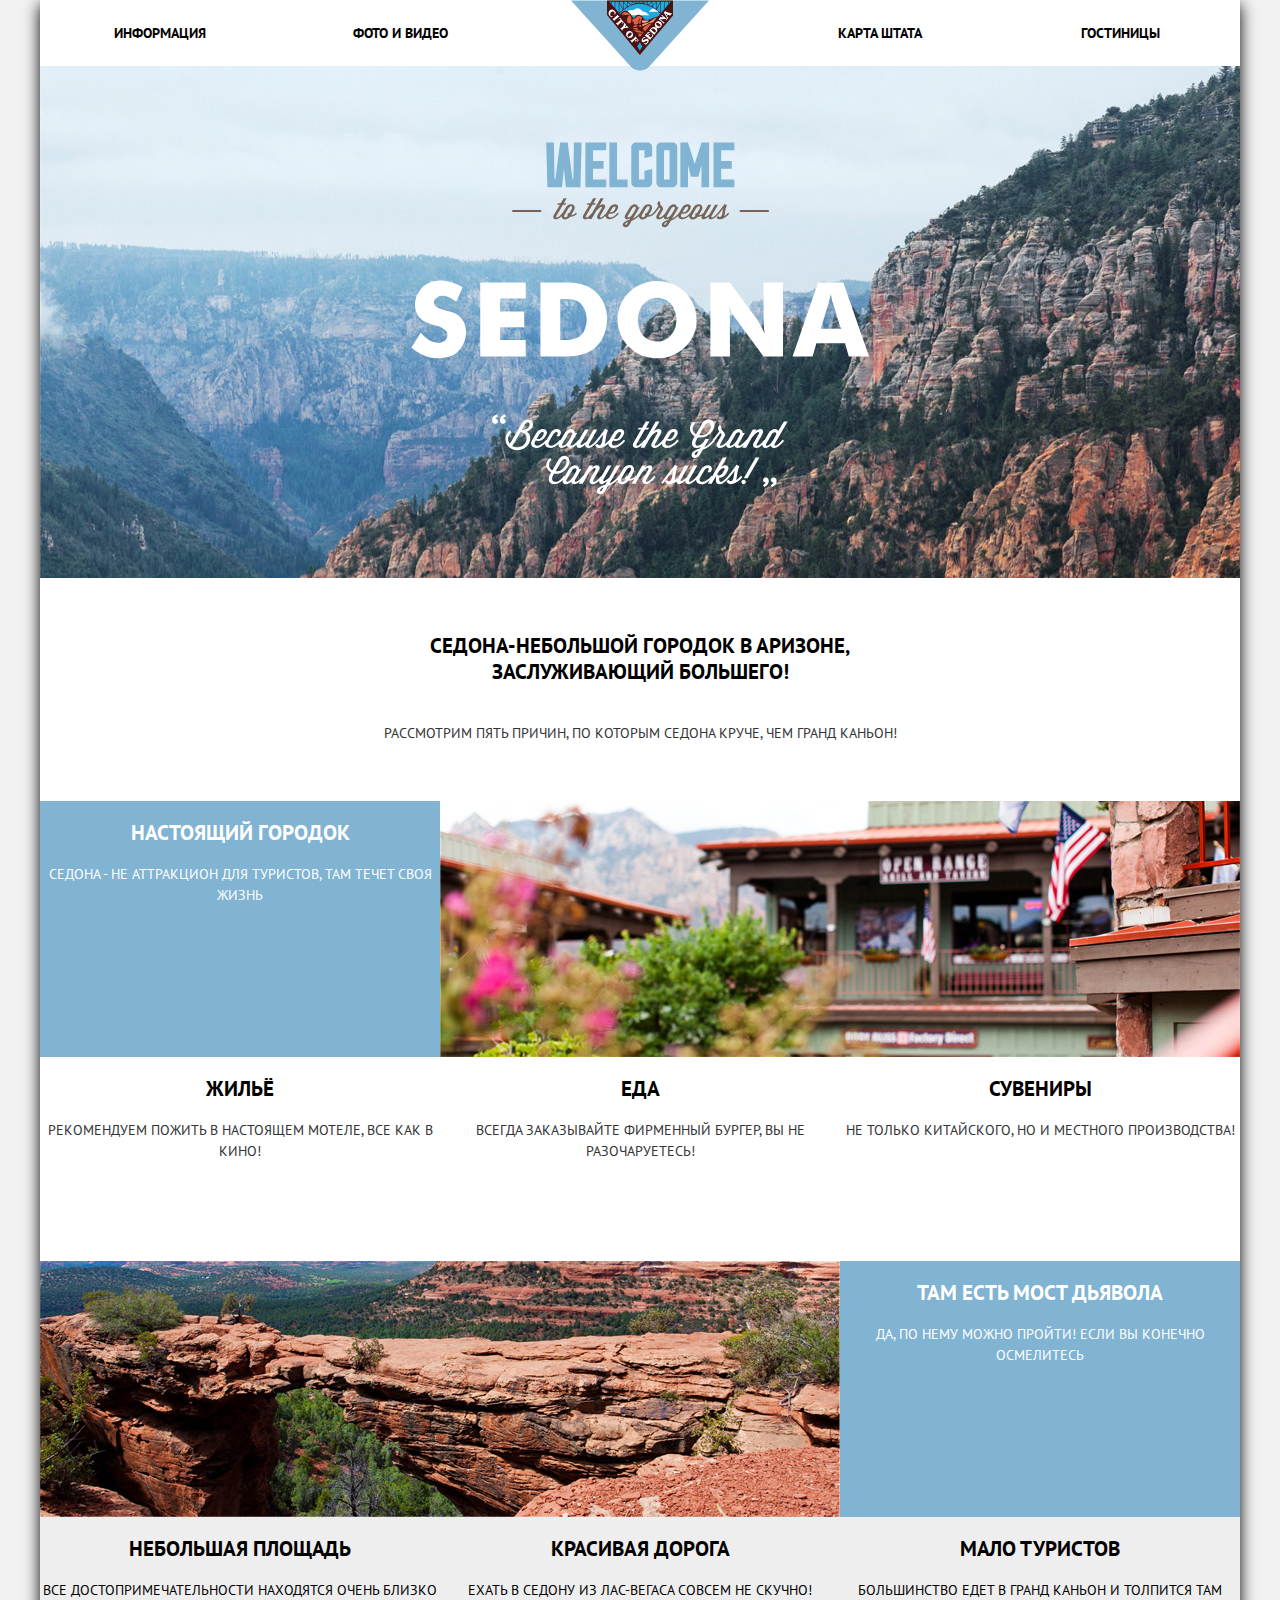
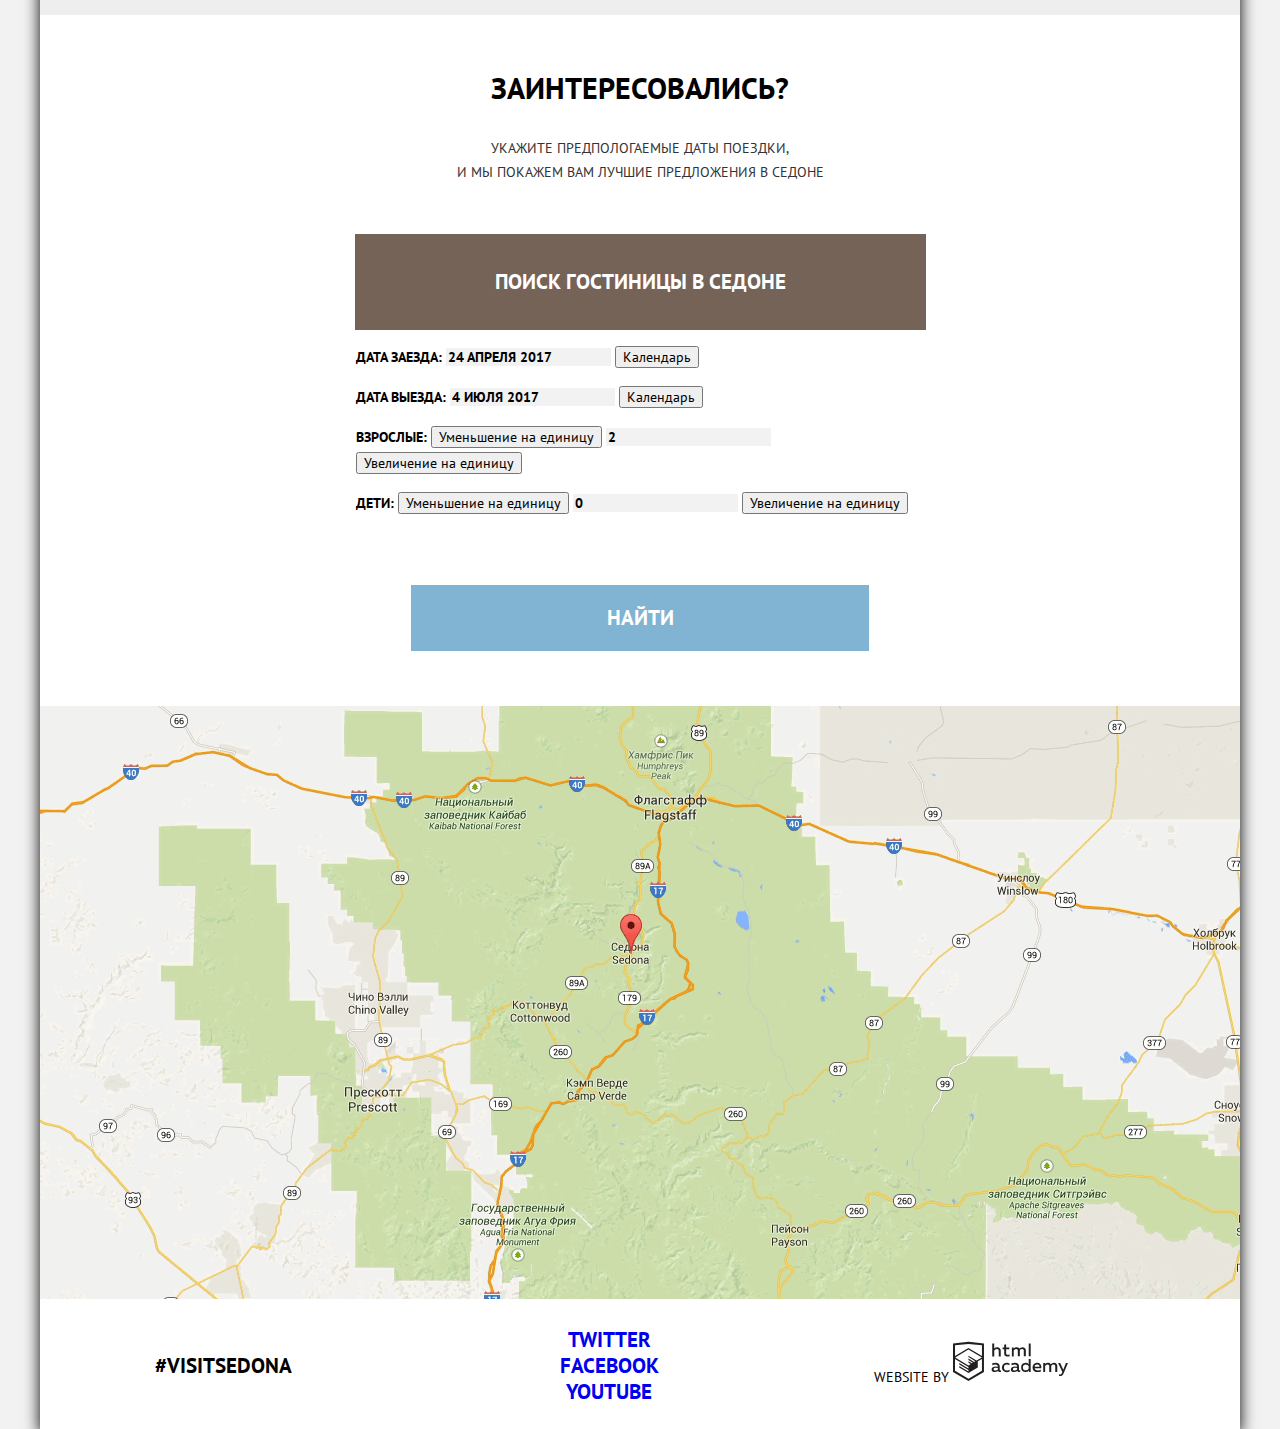
==== index.html @ 8befd8ff "Первичные сетки" ====
<!DOCTYPE html>
<html lang="ru">

<head>
  <meta charset="utf-8">
  <title>HTML Academy: Седона</title>
  <link href="https://fonts.googleapis.com/css?family=PT+Sans:400,700&amp;subset=cyrillic" rel="stylesheet">
  <link href="css/normalize.css" rel="stylesheet">
  <link href="css/style.css" rel="stylesheet">
</head>

<body class="body">
  <div class="wrapper">
    <header class="header-indexpage">
      <nav class="header-nav">
        <a class="header-indexpage-logo">
          <img src="img/logo-sedona.svg" width="138" height="71" alt="Логотип сайта города Седона">
        </a>
        <ul class="header-navigation-ul">
          <li class="header-navigation-li"><a href="#">Информация</a></li>
          <li class="header-navigation-li"><a href="#">Фото и видео</a></li>
          <li class="header-navigation-li-marginauto"><a href="#">Карта штата</a></li>
          <li class="header-navigation-li"><a href="hotels.html">Гостиницы</a></li>
        </ul>
      </nav>
    </header>

    <main class="main-indexpage">
      <h1 class="visually-hidden"> Подбор гостиниц города Седона</h1>
      <div class="main-sedonawelcome">
        <img class="main-sedonawelcome-svg" src="img/intro-welcome.svg" width="459" height="353" alt="Красивый вид с приветствующей надписью Седона">
      </div>
      <section class="main-reasons">
        <p class="main-reasons-p"><b>Седона-небольшой городок в Аризоне, заслуживающий большего!</b></p>
        <h2 class="main-reasons-h2">Рассмотрим пять причин, по которым Седона круче, чем Гранд Каньон!</h2>
        <ol class="main-reasons-ol">
          <li class="main-reasons-olitem-blue">
            <div class="main-reasons-blue-flexwrapper-1">
              <div class="main-reasons-blue-textwrapper-1">
                <h3>Настоящий городок</h3>
                <p>Седона - не аттракцион для туристов, там течет своя жизнь</p>
              </div>
              <img src="img/indexphotosedona.jpg" width="800" height="256" alt="Фотография города Седона">
            </div>
            <ul class="main-reasons-ul">
              <li class="main-reasons-li">
                <h3>Жильё</h3>
                <p>Рекомендуем пожить в настоящем мотеле, все как в кино!</p>
              </li>
              <li class="main-reasons-li">
                <h3>Еда</h3>
                <p> Всегда заказывайте фирменный бургер, Вы не разочаруетесь!</p>
              </li>
              <li class="main-reasons-li">
                <h3>Сувениры</h3>
                <p>Не только китайского, но и местного производства!</p>
              </li>
            </ul>
          </li>
          <li class="main-reasons-olitem-blue">
            <div class="main-reasons-blue-flexwrapper-2">
              <img src="img/indexphotobridge.jpg" width="800" height="256" alt="Фотография моста дьявола">
              <div class="main-reasons-blue-textwrapper-2">
                <h3>Там есть мост дьявола</h3>
                <p>Да, по нему можно пройти! Если Вы конечно осмелитесь</p>
              </div>
            </div>
          </li>
          <li class="main-li-gray">
            <h3>Небольшая площадь</h3>
            <p>Все достопримечательности находятся очень близко</p>
          </li>
          <li class="main-li-gray">
            <h3>Красивая дорога</h3>
            <p>Ехать в Седону из Лас-Вегаса совсем не скучно!</p>
          </li>
          <li class="main-li-gray">
            <h3>Мало туристов</h3>
            <p>Большинство едет в Гранд Каньон и толпится там</p>
          </li>
        </ol>
      </section>
      <section class="main-hotelsearch">
        <h2 class="visually-hidden">Подбор гостиниц на сайте</h2>
        <p class="main-hotelsearch-p1"><b>Заинтересовались?</b></p>
        <p class="main-hotelsearch-p2">
          Укажите предпологаемые даты поездки,<br>
          и мы покажем Вам лучшие предложения в Седоне
        </p>
        <div class="main-button-wrapper">
          <button class="main-button" type="button">Поиск гостиницы в Седоне</button>
        </div>
        <form class="main-hotelsearch-form" action="http://tosomewhere" method="post">
          <p>
            <label>Дата заезда:
              <input type="text" name="datearrival" value="" placeholder="24 апреля 2017">
            </label>
            <button class="main-hotelsearch-form-button-calendar" type="button">Календарь</button>
          </p>
          <p>
            <label>Дата выезда:
              <input type="text" name="datedeparture" value="" placeholder="4 июля 2017">
            </label>
            <button class="main-hotelsearch-form-button-calendar" type="button">Календарь</button>
          </p>
          <p>
            <label for="adultsnumber">Взрослые:</label>
            <button type="button">Уменьшение на единицу</button>
            <input id="adultsnumber" type="text" name="adultsnumber" value="" placeholder="2">
            <button type="button">Увеличение на единицу</button>
          </p>
          <p>
            <label for="kidsnumber">Дети:</label>
            <button type="button">Уменьшение на единицу</button>
            <input id="kidsnumber" type="text" name="kidsnumber" value="" placeholder="0">
            <button type="button">Увеличение на единицу</button>
          </p>
          <div class="main-submitbutton-wrapper">
            <button class="main-submitbutton" type="submit">Найти</button>
          </div>
        </form>
      </section>
      <div class="main-hotelsearch-mappic">
        <img src="img/map.png" width="1200" height="593" alt="Гугл карта с гостиницами">
      </div>
    </main>

    <footer class="footer-indexpage">
      <p class="footer-indexpage-p">#visitsedona</p>
      <div class="footer-social">
        <ul class="footer-social-ul">
          <li><a href="#">Twitter</a></li>
          <li><a href="#">Facebook</a></li>
          <li><a href="#">YouTube</a></li>
        </ul>
      </div>
      <p class="footer-copyright">Website by
        <a class="footer-copyright-logo" href="https://htmlacademy.ru/intensive/htmlcss">
          <img src="img/logo-htmlacademy.svg" width="115" height="41">
        </a>
      </p>
    </footer>
  </div>
</body>

</html>
---- css/style.css ----
body {
    margin: 0;
    font-family: "PT Sans", Arial, sans-serif;
    color: #000000;
    background-color: #f2f2f2;
    text-transform: uppercase;
}
.wrapper {
    width: 1200px;
    margin: 0 auto;
    background-color: #ffffff;
    box-shadow: 0px 5px 15px 0 ;
}
a {
    text-decoration: none;
}
.header-navigation-ul{
    list-style: none;
}
.header-navigation-ul a {
    font-size: 14px;
    line-height: 26px;
    font-weight: bold;
    color: #000000;
}
.header-navigation-ul a:hover, 
.header-navigation-ul a:focus {
    color: #81b3d2;
}
.header-navigation-ul a:active{
    color: rgba(0, 0, 0, 0.302);
}
.visually-hidden { 
    position: absolute;
    width: 1px;
    height: 1px;
    margin: -1px;
    border: 0;
    padding: 0;
    clip: rect(0 0 0 0);
    overflow: hidden;
}


/* main index.html */


.main-sedonawelcome {
    background-color: #81b3d2;
    background-image: url("../img/backgroundphoto.jpg");
    background-position: top center;
    background-repeat: no-repeat;
}  
.main-reasons p {
    font-size: 21px;
    line-height: 26px;
    font-weight: bold;
    text-align: center;
}
.main-reasons h2 {
    font-size: 14px;
    line-height: 26px;
    font-weight: normal;
    text-align: center;
    color: #333333
}
.main-reasons-ol h3 {
    font-size: 21px;
    line-height: 21px;
    font-weight: bold;
    text-align: center;
}
.main-reasons-ol p {
    font-size: 14px;
    line-height: 21px;
    font-weight: normal;
    text-align: center
   }
.main-reasons-olitem-blue {
    color: #ffffff;
    background-color: #81b3d2;
}
.main-reasons-ul {
    list-style: none;
    color: #000000;
    background-color: #ffffff;
}
.main-reasons-ul p {
    color: #333333;
}
.main-ol-sectiongray p {
    color: #333333;
}
.main-hotelsearch-p1 {
    font-size: 30px;
    line-height: 36px;
    font-weight: bold;
    text-align: center
}
.main-hotelsearch-p2 {
    font-size: 14px;
    line-height: 24px;
    font-weight: normal;
    text-align: center;
    color: #333333;
}
.main-button {
    font-size: 21px;
    line-height: 26px;
    font-weight: bold;
    text-align: center;
    color: #ffffff;
    background-color: #766357;
    border: none;
    padding: 35px 140px;
    text-transform: uppercase;
}
.main-button:hover,
.main-button:focus {
    background-color: #604e43;
}
.main-button:active {
    color: rgba(255, 255, 255, 0.302);
    background-color: #503e33;
}
.main-hotelsearch-form p {
    font-size: 14px;
    line-height: 26px;
    font-weight: bold;
}
.main-hotelsearch-form input {  
    background-color:#f2f2f2;
    border: none;
}
.main-hotelsearch-form input:hover {
    background-color: #ebebeb;
}
.main-hotelsearch-form input:focus{
    background-color: #ffffff;
    border: 2px solid #e5e5e5;
}
.main-hotelsearch-form input::-webkit-input-placeholder {
    font-size: 14px;
    line-height: 26px;
    font-weight: bold;
    color: #000000;
    text-transform: uppercase;
}
.main-hotelsearch-form input::-moz-placeholder {
    font-size: 14px;
    line-height: 26px;
    font-weight: bold;
    color: #000000;
    text-transform: uppercase;
}
.main-hotelsearch-form input:-ms-input-placeholder {
    font-size: 14px;
    line-height: 26px;
    font-weight: bold;
    color: #000000;
    text-transform: uppercase;
}
.main-hotelsearch-form input:-moz-placeholder {
    font-size: 14px;
    line-height: 26px;
    font-weight: bold;
    color: #000000;
    text-transform: uppercase;
}
.main-submitbutton {
    font-size: 21px;
    line-height: 26px;
    font-weight: bold;
    text-align: center;
    color: #ffffff;
    background-color: #81b3d2;
    border: none;
    text-transform: uppercase;
    width: 458px;
    padding: 20px 0;
    
}
.main-submitbutton:hover,
.main-submitbutton:focus {
    background-color: #669ec0;
}
.main-submitbutton:active {
    color: rgba(255, 255, 255, 0.302);
    background-color: #5496bd;
}


/* main hotels.html */


.main-filterform fieldset {
    border: none;
}
.main-filterform {
    font-size: 16px;
    line-height: 21px;
    font-weight: bold;
    color: #ffffff;
    background-color: #81b3d2;
    background-image: url("../img/filterbackground.png");
    background-repeat: no-repeat;
}
.main-filterform ul{
    list-style: none;
}
.main-filterform-button {
    font-size: 16px;
    line-height: 21px;
    font-weight: bold;
    color: #ffffff;
    background-color: transparent;
    border: none;
    outline: 2px solid #ffffff
}
.main-filterform-button:hover,
.main-filterform-button:focus {
    color: #000000;
    background-color: #ffffff;
}
.main-hotels-p1 {
    font-size: 21px;
    line-height: 26px;
    font-weight: bold;
}
.main-hotels-p2 {
    font-size: 12px;
    line-height: 18px;
    font-weight: normal;
}
.main-hotels-ul {
    list-style: none;
}
.main-hotels-li-selected {
    font-size: 12px;
    line-height: 18px;
    font-weight: normal;
    color: #81b3d2;
    text-align: center;
}
.main-hotels-li {
    font-size: 12px;
    line-height: 18px;
    font-weight: normal;
    color: rgba(0, 0, 0, 0.302);
    text-align: center;
    text-decoration: underline dotted;
    text-decoration-color: #81b3d2;
}
.main-hotels-li:hover,
.main-hotels-li:focus {
    color: #81b3d2;
}
.main-hotels-li:active {
    color: #000000;
    text-decoration: none;
}
.main-hotelscatalog-ul {
    list-style: none;
}
.main-hotelscatalog-li h3 {
    font-size: 21px;
    line-height: 26px;
    font-weight: bold;
    color: #000000;
}
.main-hotelscatalog-li p {
    font-size: 14px;
    line-height: 21px;
    font-weight: normal;
    color: #333333;
}
.main-hotelscatalog-li h3:hover,
.main-hotelscatalog-li h3:focus {
    color: #81b3d2;
}
.main-hotelscatalog-li h3:active {
    color: rgba(0, 0, 0, 0.3);
}
.main-hoteldescription-button{
    font-size: 14px;
    line-height: 21px;
    font-weight: bold;
    color: #ffffff;
    background-color: #81b3d2;
}
.main-hotelreserve-button{
    font-size: 14px;
    line-height: 21px;
    font-weight: bold;
    color: #ffffff;
    background-color: #766357;
}
.main-hotelscatalog-lirate{
    color: #666666;
    background-color: #f2f2f2;
    font-size: 14px;
    line-height: 21px;
}
.main-hoteldescription-button:hover,
.main-hoteldescription-button:focus {
    background-color: #669ec0;
}
.main-hoteldescription-button:active {
    color: rgba(255, 255, 255, 0.302);
    background-color: #5496bd;
}
.main-hotelreserve-button:hover,
.main-hotelreserve-button:focus {
   background-color: #604348;
}
.main-hotelreserve-button:active {
    color: rgba(255, 255, 255, 0.3);
    background-color: #503e33;
}


/* footer  */


.footer-indexpage {
    font-size: 21px;
    line-height: 26px;
    font-weight: bold;
}
.footer-social{
    text-align: center;
}
.footer-social-ul {
    list-style: none;
}
.footer-copyright {
    font-size: 14px;
    line-height: 26px;
    font-weight: normal;
}


/* сетки */


.header-navigation-ul {
    display: flex;
    flex-wrap: wrap;
    margin: 0;
    padding: 0;
    list-style: none;
    text-align: center;
    padding-top:20px;
    padding-bottom: 20px;
}
.header-navigation-li {
    width: 240px;
}
.header-navigation-li-marginauto {
    width: 240px;
    margin-left: auto;
}
.header-indexpage-logo{
    width:138px;
    height: 71px;
    position: absolute;
    left: 50%;
    margin-left: -69px;
}
.main-sedonawelcome {
   margin-bottom: 55px;
   text-align: center;
}
.main-sedonawelcome-svg {
    width: 459px;
    height: 353px;
    padding-top: 76px;
    padding-bottom: 80px;
}
.main-reasons-p {
    margin-bottom: 35px;
    padding: 0 380px;
}
.main-reasons-h2 {
    margin-bottom: 55px;
    
}
.main-reasons-ol{
    margin: 0;
    padding: 0;
    list-style: none;
}
.main-reasons-blue-flexwrapper-1 {
    display:flex;
    flex-wrap: wrap;
}
.main-reasons-blue-textwrapper-1{
    width: 400px;
}
.main-reasons-ul {
    margin: 0;
    padding: 0;
    list-style: none;
    display: flex;
}
.main-reasons-li{
    width: 400px;
    padding-bottom: 85px;
}
.main-reasons-blue-flexwrapper-2 {
    display:flex;
    flex-wrap: wrap;
}
.main-reasons-blue-textwrapper-2{
    width: 400px;
}
.main-li-gray {
    background-color: #eeeeee;
    width: 400px;
    margin-bottom: 55px;
    float: left;
}
.main-hotelsearch-p2 {
    margin-bottom: 50px;
}
.main-button-wrapper {
    text-align: center;
   }
.main-hotelsearch-form {
    width: 568px;
    padding: 0 316px;
}
.main-submitbutton-wrapper{
    text-align: center;
    padding: 55px;
}
.footer-indexpage{
    display:flex;
    align-items: center;
}
.footer-indexpage-p {
    width: 400px;
    text-align: center;
    padding:  50px 0;
    margin: 0;
}
.footer-social  {
    width: 400px;
}
.footer-copyright  {
    width: 400px;
    padding-left: 102px;
}
.main-hotels-flexwrapper {
    display: flex;
    align-items: center;
}
.main-hotels-p1 {
    width: 135px;
    margin: 0;
    padding: 33px 0;
    padding-left: 72px;
}
.main-hotels-p2 {
    padding-left: 29px; 
    padding-right: 40px;
}
.main-hotels-ul {
    display:flex;
    margin: 0;
    padding: 0;
    list-style: none;
    width:240px;
    justify-content: space-between;
}
.main-hotelscatalog-ul {
    margin: 0;
    padding: 0;
    list-style: none;
}
.main-hotelscatalog-li {
    display: flex;
    padding: 30px 72px;
    
}
.main-hotelscatalog-li-flexwrapper{
   margin: 0;
   padding: 0;
   }

.main-hotelscatalog-lirate {
    margin-left: auto;
    margin-top: auto;
}
.main-hotelscatalog-li-innerflex {
    display: flex;
   
}
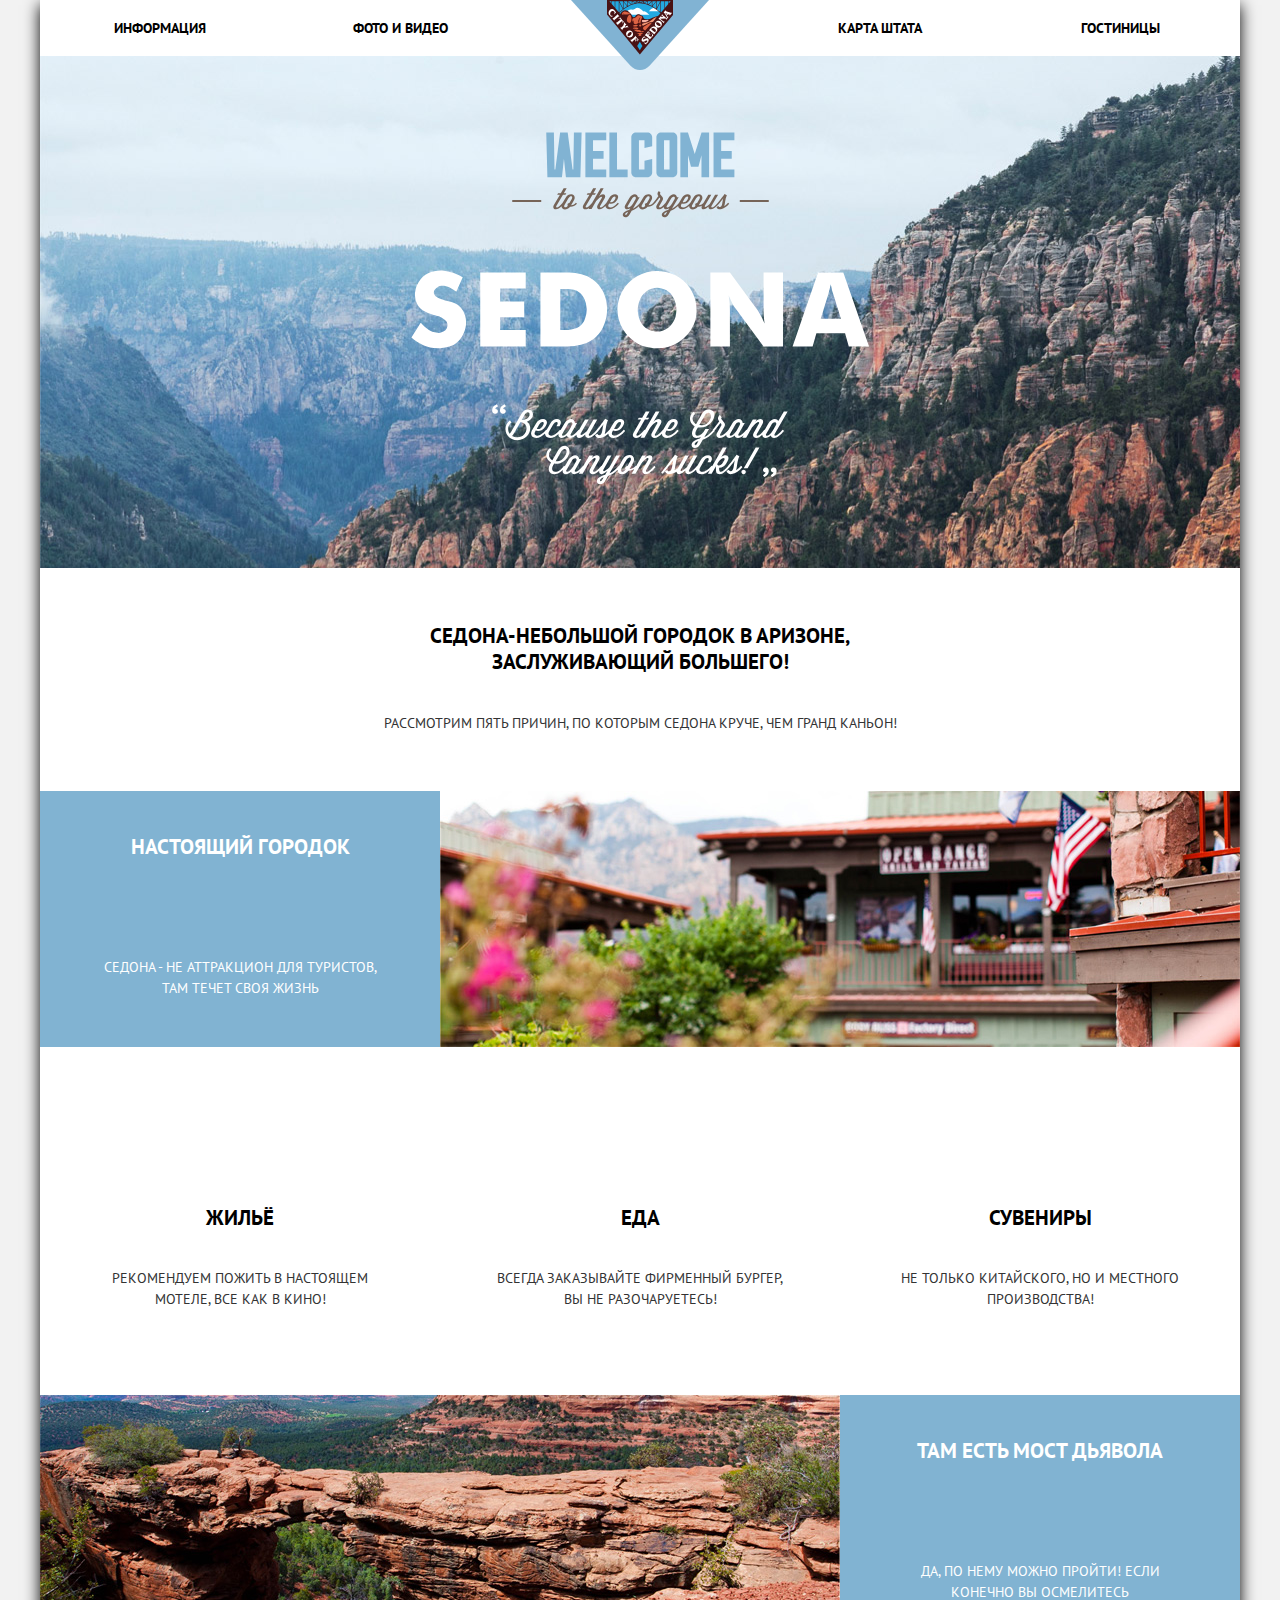
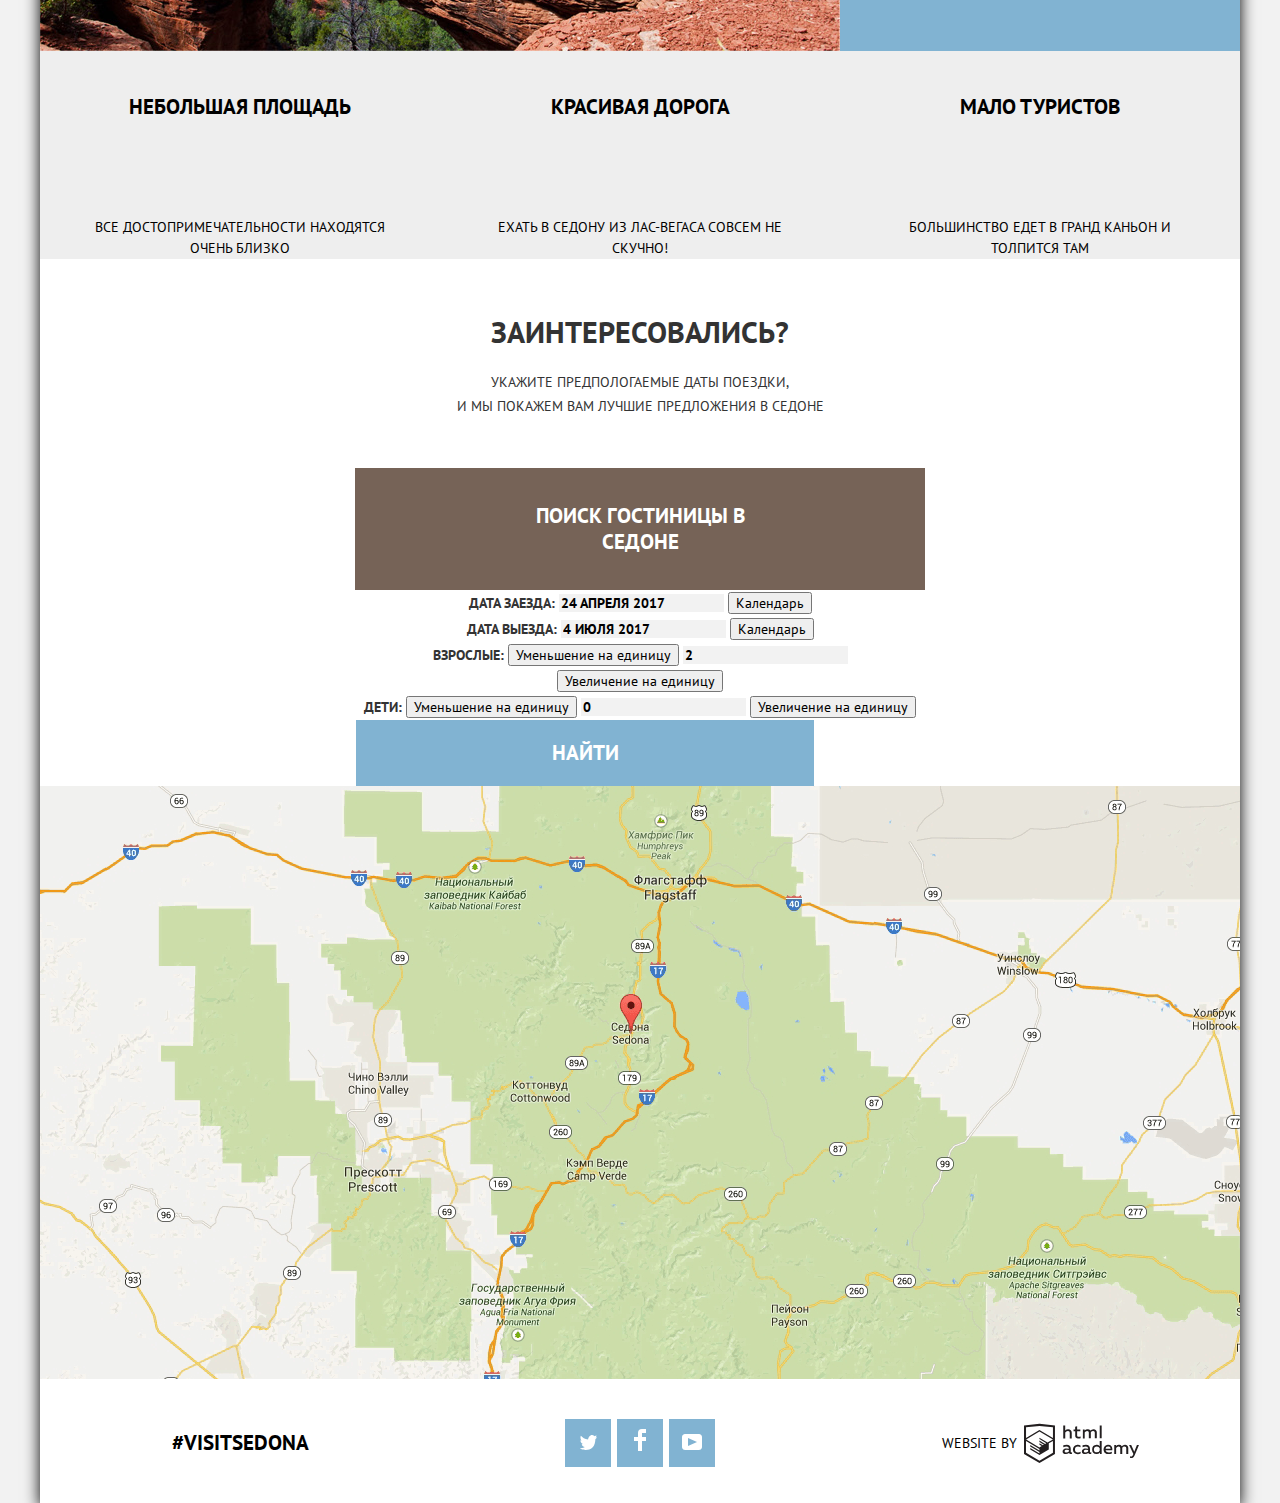
==== commit 6fdbe476: "Работа с сетками" ====
--- a/index.html
+++ b/index.html
@@ -19,7 +19,7 @@
         <ul class="header-navigation-ul">
           <li class="header-navigation-li"><a href="#">Информация</a></li>
           <li class="header-navigation-li"><a href="#">Фото и видео</a></li>
-          <li class="header-navigation-li-marginauto"><a href="#">Карта штата</a></li>
+          <li class="header-navigation-li"><a href="#">Карта штата</a></li>
           <li class="header-navigation-li"><a href="hotels.html">Гостиницы</a></li>
         </ul>
       </nav>
@@ -34,47 +34,43 @@
         <p class="main-reasons-p"><b>Седона-небольшой городок в Аризоне, заслуживающий большего!</b></p>
         <h2 class="main-reasons-h2">Рассмотрим пять причин, по которым Седона круче, чем Гранд Каньон!</h2>
         <ol class="main-reasons-ol">
-          <li class="main-reasons-olitem-blue">
-            <div class="main-reasons-blue-flexwrapper-1">
-              <div class="main-reasons-blue-textwrapper-1">
-                <h3>Настоящий городок</h3>
-                <p>Седона - не аттракцион для туристов, там течет своя жизнь</p>
-              </div>
-              <img src="img/indexphotosedona.jpg" width="800" height="256" alt="Фотография города Седона">
+          <li class="main-reasons-liblue">
+            <div class="main-reasons-blue-textwrapper">
+              <h3>Настоящий городок</h3>
+              <p>Седона - не аттракцион для туристов, там течет своя жизнь</p>
             </div>
+            <img src="img/indexphotosedona.jpg" width="800" height="256" alt="Фотография города Седона">
             <ul class="main-reasons-ul">
-              <li class="main-reasons-li">
+              <li class="main-reasons-ulli">
                 <h3>Жильё</h3>
                 <p>Рекомендуем пожить в настоящем мотеле, все как в кино!</p>
               </li>
-              <li class="main-reasons-li">
+              <li class="main-reasons-ulli">
                 <h3>Еда</h3>
                 <p> Всегда заказывайте фирменный бургер, Вы не разочаруетесь!</p>
               </li>
-              <li class="main-reasons-li">
+              <li class="main-reasons-ulli">
                 <h3>Сувениры</h3>
                 <p>Не только китайского, но и местного производства!</p>
               </li>
             </ul>
           </li>
-          <li class="main-reasons-olitem-blue">
-            <div class="main-reasons-blue-flexwrapper-2">
-              <img src="img/indexphotobridge.jpg" width="800" height="256" alt="Фотография моста дьявола">
-              <div class="main-reasons-blue-textwrapper-2">
-                <h3>Там есть мост дьявола</h3>
-                <p>Да, по нему можно пройти! Если Вы конечно осмелитесь</p>
-              </div>
+          <li class="main-reasons-liblue">
+            <img src="img/indexphotobridge.jpg" width="800" height="256" alt="Фотография моста дьявола">
+            <div class="main-reasons-blue-textwrapper">
+              <h3>Там есть мост дьявола</h3>
+              <p>Да, по нему можно пройти! Если конечно Вы осмелитесь</p>
             </div>
           </li>
-          <li class="main-li-gray">
+          <li class="main-reasons-ligray">
             <h3>Небольшая площадь</h3>
             <p>Все достопримечательности находятся очень близко</p>
           </li>
-          <li class="main-li-gray">
+          <li class="main-reasons-ligray">
             <h3>Красивая дорога</h3>
             <p>Ехать в Седону из Лас-Вегаса совсем не скучно!</p>
           </li>
-          <li class="main-li-gray">
+          <li class="main-reasons-ligray">
             <h3>Мало туристов</h3>
             <p>Большинство едет в Гранд Каньон и толпится там</p>
           </li>
@@ -82,14 +78,11 @@
       </section>
       <section class="main-hotelsearch">
         <h2 class="visually-hidden">Подбор гостиниц на сайте</h2>
-        <p class="main-hotelsearch-p1"><b>Заинтересовались?</b></p>
-        <p class="main-hotelsearch-p2">
-          Укажите предпологаемые даты поездки,<br>
+        <p><b>Заинтересовались?</b></p>
+        <p>Укажите предпологаемые даты поездки,<br>
           и мы покажем Вам лучшие предложения в Седоне
         </p>
-        <div class="main-button-wrapper">
-          <button class="main-button" type="button">Поиск гостиницы в Седоне</button>
-        </div>
+        <button class="main-button" type="button">Поиск гостиницы в Седоне</button>
         <form class="main-hotelsearch-form" action="http://tosomewhere" method="post">
           <p>
             <label>Дата заезда:
@@ -115,9 +108,7 @@
             <input id="kidsnumber" type="text" name="kidsnumber" value="" placeholder="0">
             <button type="button">Увеличение на единицу</button>
           </p>
-          <div class="main-submitbutton-wrapper">
-            <button class="main-submitbutton" type="submit">Найти</button>
-          </div>
+          <button class="main-submitbutton" type="submit">Найти</button>
         </form>
       </section>
       <div class="main-hotelsearch-mappic">
@@ -127,20 +118,47 @@
 
     <footer class="footer-indexpage">
       <p class="footer-indexpage-p">#visitsedona</p>
-      <div class="footer-social">
-        <ul class="footer-social-ul">
-          <li><a href="#">Twitter</a></li>
-          <li><a href="#">Facebook</a></li>
-          <li><a href="#">YouTube</a></li>
-        </ul>
+      <ul class="footer-social-ul">
+        <li class="footer-social-libutton">
+          <a href="#">
+            <span class="visually-hidden">Twitter</span>
+            <svg xmlns="http://www.w3.org/2000/svg" xmlns:xlink="http://www.w3.org/1999/xlink" width="17" height="15"
+              viewBox="0 0 17 15">
+              <path fill="#FFF" d="M10.95.144c1.685-.496 2.984.27 3.577 1.179.673-.231 1.331-.481 2.011-.708a2.345 2.345 0 0 1-.857 1.768c.685.17 1.304-.491 1.304-.491-.169 1-1.006 1.788-1.563 2.024-.231 6.75-3.175 11.217-10.077 11.082h-.446c-.41 0-4.164-.46-4.898-1.887 2.271.196 3.893-.422 4.693-1.177-.96-.3-2.679-.477-2.979-2.95.349.106.564.228 1.19.119C1.705 8.247.374 7.53.448 5.33c.285.328 1.067.536 1.34.472C1.085 5.561-.182 2.442.894.85c1.818 1.854 3.735 3.606 7.152 3.773C8.254 2.33 9.183.793 10.95.144z" /></svg>
+          </a>
+        </li>
+        <li class="footer-social-libutton">
+          <a href="#">
+            <span class="visually-hidden">Facebook</span>
+            <svg xmlns="http://www.w3.org/2000/svg" width="12" height="22" viewBox="0 0 12 22">
+              <path fill="#FFF" d="M12 4V0H8a4 4 0 0 0-4 4v4H0v4h4v10h4V12h4V8H8V4h4z" /></svg>
+          </a>
+        </li>
+        <li class="footer-social-libutton">
+          <a href="#">
+            <span class="visually-hidden">YouTube</span>
+            <svg xmlns="http://www.w3.org/2000/svg" xmlns:xlink="http://www.w3.org/1999/xlink" width="20" height="16"
+              viewBox="0 0 20 16">
+              <path fill="#FFF" d="M17 0H3C1.35 0 0 1.35 0 3v10c0 1.65 1.35 3 3 3h14c1.65 0 3-1.35 3-3V3c0-1.65-1.35-3-3-3zM6.027 11.998V4.002L15.014 8l-8.987 3.998z" /></svg>
+          </a>
+        </li>
+      </ul>
+      <div class="footer-copyright-wrapper">
+        <p class="footer-copyright">Website by
+          <a class="footer-copyright-logo" href="https://htmlacademy.ru/intensive/htmlcss" width="115" height="41">
+            <span class="visually-hidden">Логотип
+              HTML Academy</span>
+            <svg id="Layer_1" data-name="Layer 1" xmlns="http://www.w3.org/2000/svg" width="115" height="41" viewBox="0 0 108.08 36.85">
+              <title>logo-htmlacademy-small1</title>
+              <path d="M44.61,26.88a2,2,0,0,0,.55-0.1v1.33a3.25,3.25,0,0,1-1.18.21,1.67,1.67,0,0,1-1.67-1,4.84,4.84,0,0,1-3.14,1.08c-1.51,0-2.91-.83-2.91-2.55,0-2.13,2-2.79,3.71-2.79a11.08,11.08,0,0,1,2.17.25v-0.3c0-1-.76-1.77-2.19-1.77a7.42,7.42,0,0,0-3,.64v-1.7a10.21,10.21,0,0,1,3.19-.55c2.36,0,3.81,1.12,3.81,3.65v3a0.54,0.54,0,0,0,.49.59h0.17Zm-6.44-1.13A1.35,1.35,0,0,0,39.63,27h0.11a3.39,3.39,0,0,0,2.41-1V24.58a9.72,9.72,0,0,0-1.81-.21c-1,0-2.16.33-2.16,1.38h0Zm12.36-6.11a5,5,0,0,1,2.57.64V22a4.08,4.08,0,0,0-2.3-.7,2.75,2.75,0,1,0,0,5.49,5,5,0,0,0,2.43-.64v1.71a6.27,6.27,0,0,1-2.76.57A4.21,4.21,0,0,1,46,24.51q0-.21,0-0.41a4.32,4.32,0,0,1,4.18-4.46h0.38Zm12.17,7.24a2,2,0,0,0,.55-0.1v1.33a3.25,3.25,0,0,1-1.18.21,1.67,1.67,0,0,1-1.67-1,4.84,4.84,0,0,1-3.14,1.08c-1.51,0-2.91-.83-2.91-2.55,0-2.13,2-2.79,3.71-2.79a11.08,11.08,0,0,1,2.17.25v-0.3c0-1-.76-1.77-2.19-1.77a7.42,7.42,0,0,0-3,.64v-1.7a10.21,10.21,0,0,1,3.19-.55c2.36,0,3.81,1.12,3.81,3.65v3a0.54,0.54,0,0,0,.49.59h0.17Zm-6.44-1.13A1.35,1.35,0,0,0,57.73,27h0.11a3.39,3.39,0,0,0,2.41-1V24.58a9.72,9.72,0,0,0-1.81-.21c-1.06,0-2.16.33-2.16,1.38h0ZM73,16V28.2H71.35V26.88a3.88,3.88,0,0,1-3.19,1.54,4.4,4.4,0,0,1,0-8.78,3.81,3.81,0,0,1,3,1.3V16H73Zm-4.53,5.22a2.76,2.76,0,1,0,0,5.52A2.86,2.86,0,0,0,71.15,25V23A2.91,2.91,0,0,0,68.49,21.27ZM79,19.64c3.31,0,4.46,2.68,3.92,5.09H76.7c0.21,1.5,1.67,2.11,3.19,2.11a6.11,6.11,0,0,0,2.64-.59v1.6a7.14,7.14,0,0,1-3,.57C77,28.42,74.78,27,74.78,24a4.18,4.18,0,0,1,4-4.39H79Zm0.09,1.54a2.28,2.28,0,0,0-2.44,2.1v0.06H81.3A2,2,0,0,0,79.13,21.18Zm5.73,7V19.87h1.65v1a3.81,3.81,0,0,1,2.78-1.27A2.86,2.86,0,0,1,91.89,21a4.12,4.12,0,0,1,2.91-1.33A3.06,3.06,0,0,1,98,23V28.2h-1.9V23.05a1.59,1.59,0,0,0-1.42-1.75H94.42a2.8,2.8,0,0,0-2.07,1.12V28.2h-1.9V23.05A1.59,1.59,0,0,0,89,21.31H88.8a3,3,0,0,0-2.21,1.29v5.63H84.86Zm21.31-8.33h1.9l-3.91,9.46c-0.9,2.17-2.09,2.86-3.35,2.86a4.76,4.76,0,0,1-1.1-.14V30.46a2.86,2.86,0,0,0,.85.12c0.9,0,1.58-.64,2.07-1.9l0.17-.42-4-8.4h2l2.86,6.29ZM38.73,1.46V6.22a3.81,3.81,0,0,1,2.7-1.14,3.25,3.25,0,0,1,3.44,3.4v5.15H43V8.72a1.81,1.81,0,0,0-1.61-2h-0.3a2.93,2.93,0,0,0-2.32,1.39v5.52h-1.9V1.46h1.9ZM49.94,2.31v3h3V6.91h-3v3.81c0,1.1.5,1.46,1.58,1.46a4.49,4.49,0,0,0,1.69-.33v1.6A6.8,6.8,0,0,1,51,13.8a2.55,2.55,0,0,1-2.86-2.74V6.89H46.58V5.26h1.5V2.74Zm5.4,11.31V5.28H57v1A3.81,3.81,0,0,1,59.77,5a2.86,2.86,0,0,1,2.6,1.33A4.12,4.12,0,0,1,65.28,5,3.06,3.06,0,0,1,68.44,8.4v5.21h-1.9V8.46a1.59,1.59,0,0,0-1.42-1.75H64.89a2.8,2.8,0,0,0-2.07,1.12v5.78h-1.9V8.46A1.59,1.59,0,0,0,59.5,6.71H59.27A3,3,0,0,0,57.06,8v5.63H55.34ZM71.17,1.45H73V13.6H71.17V1.45ZM14.71,0H14.55L0,1.54V28.21l14.55,8.66,14.55-8.66V1.54Zm12.5,27.1L14.55,34.64,1.9,27.12V16.18l12.59,7.5V25L5.86,19.9v1.31l8.68,5.21v1.39L5.87,22.65V24l8.68,5.21,8.75-5.24V18.31L27.2,16V27.12Zm0-12.53-3.48,2-1.6,1L14.51,13v1.31L21,18.23H21l-0.14.09-1,.54-5.37-3.2V17l4.24,2.52-1,.67-3.2-1.9v1.31l2.1,1.24L14.5,22.1,2,14.65,14.51,7.11Zm0-1.32L14.49,5.76,1.91,13.25v-10L14.56,1.92,27.21,3.25v10h0Z"
+                transform="translate(0 -0.02)" fill="#231f20" />
+            </svg>
+          </a>
+        </p>
       </div>
-      <p class="footer-copyright">Website by
-        <a class="footer-copyright-logo" href="https://htmlacademy.ru/intensive/htmlcss">
-          <img src="img/logo-htmlacademy.svg" width="115" height="41">
-        </a>
-      </p>
     </footer>
   </div>
+
 </body>
 
 </html>--- a/css/style.css
+++ b/css/style.css
@@ -14,351 +14,64 @@
 a {
     text-decoration: none;
 }
-.header-navigation-ul{
-    list-style: none;
-}
-.header-navigation-ul a {
-    font-size: 14px;
-    line-height: 26px;
-    font-weight: bold;
-    color: #000000;
-}
-.header-navigation-ul a:hover, 
-.header-navigation-ul a:focus {
-    color: #81b3d2;
-}
-.header-navigation-ul a:active{
-    color: rgba(0, 0, 0, 0.302);
-}
-.visually-hidden { 
+img {
+    max-width: 100%;
+    height: auto;
+}
+.visually-hidden:not(:focus):not(:active),
+input[type="checkbox"].visually-hidden,
+input[type="radio"].visually-hidden {
     position: absolute;
     width: 1px;
     height: 1px;
     margin: -1px;
     border: 0;
     padding: 0;
+    white-space: nowrap;
+    clip-path: inset(100%);
     clip: rect(0 0 0 0);
     overflow: hidden;
 }
 
 
-/* main index.html */
-
-
-.main-sedonawelcome {
-    background-color: #81b3d2;
-    background-image: url("../img/backgroundphoto.jpg");
-    background-position: top center;
-    background-repeat: no-repeat;
-}  
-.main-reasons p {
-    font-size: 21px;
-    line-height: 26px;
-    font-weight: bold;
-    text-align: center;
-}
-.main-reasons h2 {
-    font-size: 14px;
-    line-height: 26px;
-    font-weight: normal;
-    text-align: center;
-    color: #333333
-}
-.main-reasons-ol h3 {
-    font-size: 21px;
-    line-height: 21px;
-    font-weight: bold;
-    text-align: center;
-}
-.main-reasons-ol p {
-    font-size: 14px;
-    line-height: 21px;
-    font-weight: normal;
-    text-align: center
-   }
-.main-reasons-olitem-blue {
-    color: #ffffff;
-    background-color: #81b3d2;
-}
-.main-reasons-ul {
-    list-style: none;
-    color: #000000;
-    background-color: #ffffff;
-}
-.main-reasons-ul p {
-    color: #333333;
-}
-.main-ol-sectiongray p {
-    color: #333333;
-}
-.main-hotelsearch-p1 {
-    font-size: 30px;
-    line-height: 36px;
-    font-weight: bold;
-    text-align: center
-}
-.main-hotelsearch-p2 {
-    font-size: 14px;
-    line-height: 24px;
-    font-weight: normal;
-    text-align: center;
-    color: #333333;
-}
-.main-button {
-    font-size: 21px;
-    line-height: 26px;
-    font-weight: bold;
-    text-align: center;
-    color: #ffffff;
-    background-color: #766357;
-    border: none;
-    padding: 35px 140px;
-    text-transform: uppercase;
-}
-.main-button:hover,
-.main-button:focus {
-    background-color: #604e43;
-}
-.main-button:active {
-    color: rgba(255, 255, 255, 0.302);
-    background-color: #503e33;
-}
-.main-hotelsearch-form p {
-    font-size: 14px;
-    line-height: 26px;
-    font-weight: bold;
-}
-.main-hotelsearch-form input {  
-    background-color:#f2f2f2;
-    border: none;
-}
-.main-hotelsearch-form input:hover {
-    background-color: #ebebeb;
-}
-.main-hotelsearch-form input:focus{
-    background-color: #ffffff;
-    border: 2px solid #e5e5e5;
-}
-.main-hotelsearch-form input::-webkit-input-placeholder {
-    font-size: 14px;
-    line-height: 26px;
-    font-weight: bold;
-    color: #000000;
-    text-transform: uppercase;
-}
-.main-hotelsearch-form input::-moz-placeholder {
-    font-size: 14px;
-    line-height: 26px;
-    font-weight: bold;
-    color: #000000;
-    text-transform: uppercase;
-}
-.main-hotelsearch-form input:-ms-input-placeholder {
-    font-size: 14px;
-    line-height: 26px;
-    font-weight: bold;
-    color: #000000;
-    text-transform: uppercase;
-}
-.main-hotelsearch-form input:-moz-placeholder {
-    font-size: 14px;
-    line-height: 26px;
-    font-weight: bold;
-    color: #000000;
-    text-transform: uppercase;
-}
-.main-submitbutton {
-    font-size: 21px;
-    line-height: 26px;
-    font-weight: bold;
-    text-align: center;
-    color: #ffffff;
-    background-color: #81b3d2;
-    border: none;
-    text-transform: uppercase;
-    width: 458px;
-    padding: 20px 0;
-    
-}
-.main-submitbutton:hover,
-.main-submitbutton:focus {
-    background-color: #669ec0;
-}
-.main-submitbutton:active {
-    color: rgba(255, 255, 255, 0.302);
-    background-color: #5496bd;
-}
-
-
-/* main hotels.html */
-
-
-.main-filterform fieldset {
-    border: none;
-}
-.main-filterform {
-    font-size: 16px;
-    line-height: 21px;
-    font-weight: bold;
-    color: #ffffff;
-    background-color: #81b3d2;
-    background-image: url("../img/filterbackground.png");
-    background-repeat: no-repeat;
-}
-.main-filterform ul{
-    list-style: none;
-}
-.main-filterform-button {
-    font-size: 16px;
-    line-height: 21px;
-    font-weight: bold;
-    color: #ffffff;
-    background-color: transparent;
-    border: none;
-    outline: 2px solid #ffffff
-}
-.main-filterform-button:hover,
-.main-filterform-button:focus {
-    color: #000000;
-    background-color: #ffffff;
-}
-.main-hotels-p1 {
-    font-size: 21px;
-    line-height: 26px;
-    font-weight: bold;
-}
-.main-hotels-p2 {
-    font-size: 12px;
-    line-height: 18px;
-    font-weight: normal;
-}
-.main-hotels-ul {
-    list-style: none;
-}
-.main-hotels-li-selected {
-    font-size: 12px;
-    line-height: 18px;
-    font-weight: normal;
+/* header */
+
+
+.header-navigation-ul {
+    list-style: none;
+    display: flex;
+    flex-wrap: wrap;
+    margin: 0;
+    padding: 0;
+    list-style: none;
+    padding-top:15px;
+    padding-bottom: 15px;
+}
+.header-navigation-ul a {
+    font-size: 14px;
+    line-height: 26px;
+    font-weight: bold;
+    color: #000000;
+}
+.header-navigation-ul a:hover, 
+.header-navigation-ul a:focus {
     color: #81b3d2;
-    text-align: center;
-}
-.main-hotels-li {
-    font-size: 12px;
-    line-height: 18px;
-    font-weight: normal;
+}
+.header-navigation-ul a:active{
     color: rgba(0, 0, 0, 0.302);
-    text-align: center;
-    text-decoration: underline dotted;
-    text-decoration-color: #81b3d2;
-}
-.main-hotels-li:hover,
-.main-hotels-li:focus {
-    color: #81b3d2;
-}
-.main-hotels-li:active {
-    color: #000000;
-    text-decoration: none;
-}
-.main-hotelscatalog-ul {
-    list-style: none;
-}
-.main-hotelscatalog-li h3 {
-    font-size: 21px;
-    line-height: 26px;
-    font-weight: bold;
-    color: #000000;
-}
-.main-hotelscatalog-li p {
-    font-size: 14px;
-    line-height: 21px;
-    font-weight: normal;
-    color: #333333;
-}
-.main-hotelscatalog-li h3:hover,
-.main-hotelscatalog-li h3:focus {
-    color: #81b3d2;
-}
-.main-hotelscatalog-li h3:active {
-    color: rgba(0, 0, 0, 0.3);
-}
-.main-hoteldescription-button{
-    font-size: 14px;
-    line-height: 21px;
-    font-weight: bold;
-    color: #ffffff;
-    background-color: #81b3d2;
-}
-.main-hotelreserve-button{
-    font-size: 14px;
-    line-height: 21px;
-    font-weight: bold;
-    color: #ffffff;
-    background-color: #766357;
-}
-.main-hotelscatalog-lirate{
-    color: #666666;
-    background-color: #f2f2f2;
-    font-size: 14px;
-    line-height: 21px;
-}
-.main-hoteldescription-button:hover,
-.main-hoteldescription-button:focus {
-    background-color: #669ec0;
-}
-.main-hoteldescription-button:active {
-    color: rgba(255, 255, 255, 0.302);
-    background-color: #5496bd;
-}
-.main-hotelreserve-button:hover,
-.main-hotelreserve-button:focus {
-   background-color: #604348;
-}
-.main-hotelreserve-button:active {
-    color: rgba(255, 255, 255, 0.3);
-    background-color: #503e33;
-}
-
-
-/* footer  */
-
-
-.footer-indexpage {
-    font-size: 21px;
-    line-height: 26px;
-    font-weight: bold;
-}
-.footer-social{
-    text-align: center;
-}
-.footer-social-ul {
-    list-style: none;
-}
-.footer-copyright {
-    font-size: 14px;
-    line-height: 26px;
-    font-weight: normal;
-}
-
-
-/* сетки */
-
-
-.header-navigation-ul {
-    display: flex;
-    flex-wrap: wrap;
-    margin: 0;
-    padding: 0;
-    list-style: none;
-    text-align: center;
-    padding-top:20px;
-    padding-bottom: 20px;
 }
 .header-navigation-li {
     width: 240px;
-}
-.header-navigation-li-marginauto {
-    width: 240px;
+    text-align: center;
+}
+.header-navigation-li:nth-child(3) {
     margin-left: auto;
+}
+.header-navigation-currentpage {
+    color: #766357;
+}
+.header-nav {
+    position: relative;
 }
 .header-indexpage-logo{
     width:138px;
@@ -367,132 +80,475 @@
     left: 50%;
     margin-left: -69px;
 }
+
+/* main index.html */
+
+
 .main-sedonawelcome {
-   margin-bottom: 55px;
-   text-align: center;
-}
-.main-sedonawelcome-svg {
+    background-color: #81b3d2;
+    background-image: url("../img/backgroundphoto.jpg");
+    background-position: top center;
+    background-repeat: no-repeat;
+    margin-bottom: 55px;
+    text-align: center;
+    /* background-image: url("../img/intro-mask.svg"); */
+ }
+ .main-sedonawelcome-svg {
     width: 459px;
     height: 353px;
+    margin: 0;
+    padding: 0;
     padding-top: 76px;
     padding-bottom: 80px;
 }
-.main-reasons-p {
+.main-reasons p {
+    font-size: 21px;
+    line-height: 26px;
+    font-weight: bold;
+    text-align: center;
+    margin: 0;
     margin-bottom: 35px;
     padding: 0 380px;
 }
-.main-reasons-h2 {
+.main-reasons h2 {
+    font-size: 14px;
+    line-height: 26px;
+    font-weight: normal;
+    text-align: center;
+    color: #333333;
+    margin: 0;
     margin-bottom: 55px;
-    
-}
-.main-reasons-ol{
-    margin: 0;
-    padding: 0;
-    list-style: none;
-}
-.main-reasons-blue-flexwrapper-1 {
-    display:flex;
-    flex-wrap: wrap;
-}
-.main-reasons-blue-textwrapper-1{
+}
+.main-reasons-ol {
+    margin: 0;
+    padding: 0;
+    list-style: none;
+    display: flex;
+    flex-wrap: wrap;
+    margin-bottom: 55px;
+}
+.main-reasons-ol h3 {
+    font-size: 21px;
+    line-height: 21px;
+    font-weight: bold;
+    text-align: center;
+    margin: 0;
+    padding-top: 45px;
+    padding-bottom: 100px;
+}
+.main-reasons-ol p {
+    font-size: 14px;
+    line-height: 21px;
+    font-weight: normal;
+    text-align: center;
+    margin: 0;
+    padding:0 50px;
+}
+.main-reasons-liblue {
+    display: flex;
+    flex-wrap: wrap;
+    color: #ffffff;
+    background-color: #81b3d2;
+}
+.main-reasons-blue-textwrapper {
     width: 400px;
 }
-.main-reasons-ul {
-    margin: 0;
-    padding: 0;
-    list-style: none;
-    display: flex;
-}
-.main-reasons-li{
-    width: 400px;
-    padding-bottom: 85px;
-}
-.main-reasons-blue-flexwrapper-2 {
-    display:flex;
-    flex-wrap: wrap;
-}
-.main-reasons-blue-textwrapper-2{
-    width: 400px;
-}
-.main-li-gray {
+.main-reasons-ligray {
     background-color: #eeeeee;
     width: 400px;
-    margin-bottom: 55px;
-    float: left;
-}
-.main-hotelsearch-p2 {
+}
+.main-reasons-ul {
+    list-style: none;
+    color: #000000;
+    background-color: #ffffff;
+    margin: 0;
+    padding: 0;
+    list-style: none;
+    display: flex;
+    flex-wrap: wrap;
+    padding-bottom: 85px;
+}
+.main-reasons-ulli h3 {
+    padding-top: 160px;
+    padding-bottom: 40px;
+    margin: 0;
+}
+.main-reasons-ulli p {
+    color: #333333;
+    margin: 0;
+}
+.main-reasons-ulli{
+    width: 400px;
+}
+.main-hotelsearch b {
+    font-size: 30px;
+    line-height: 36px;
+    font-weight: bold;
+    text-align: center;
+    display: block;
+    margin: 0;
+    margin-bottom: -30px;
+}
+.main-hotelsearch p {
+    font-size: 14px;
+    line-height: 24px;
+    font-weight: normal;
+    text-align: center;
+    color: #333333;
+    margin: 0;
     margin-bottom: 50px;
 }
-.main-button-wrapper {
-    text-align: center;
-   }
+.main-button {
+    display: inline-block;
+    font-size: 21px;
+    line-height: 26px;
+    font-weight: bold;
+    color: #ffffff;
+    background-color: #766357;
+    border: none;
+    padding: 35px 140px;
+    text-transform: uppercase;
+    margin: 0 315px;
+}
+.main-button:hover,
+.main-button:focus {
+    background-color: #604e43;
+}
+.main-button:active {
+    color: rgba(255, 255, 255, 0.302);
+    background-color: #503e33;
+}
 .main-hotelsearch-form {
     width: 568px;
     padding: 0 316px;
 }
-.main-submitbutton-wrapper{
-    text-align: center;
-    padding: 55px;
-}
-.footer-indexpage{
+.main-hotelsearch-form p {
+    font-size: 14px;
+    line-height: 26px;
+    font-weight: bold;
+    margin: 0;
+}
+.main-hotelsearch-form input {  
+    background-color:#f2f2f2;
+    border: none;
+}
+.main-hotelsearch-form input:hover {
+    background-color: #ebebeb;
+}
+.main-hotelsearch-form input:focus{
+    background-color: #ffffff;
+    border: 2px solid #e5e5e5;
+}
+.main-hotelsearch-form input::-webkit-input-placeholder {
+    font-size: 14px;
+    line-height: 26px;
+    font-weight: bold;
+    color: #000000;
+    text-transform: uppercase;
+}
+.main-hotelsearch-form input::-moz-placeholder {
+    font-size: 14px;
+    line-height: 26px;
+    font-weight: bold;
+    color: #000000;
+    text-transform: uppercase;
+}
+.main-hotelsearch-form input:-ms-input-placeholder {
+    font-size: 14px;
+    line-height: 26px;
+    font-weight: bold;
+    color: #000000;
+    text-transform: uppercase;
+}
+.main-hotelsearch-form input:-moz-placeholder {
+    font-size: 14px;
+    line-height: 26px;
+    font-weight: bold;
+    color: #000000;
+    text-transform: uppercase;
+}
+.main-submitbutton {
+    font-size: 21px;
+    line-height: 26px;
+    font-weight: bold;
+    text-align: center;
+    color: #ffffff;
+    background-color: #81b3d2;
+    border: none;
+    text-transform: uppercase;
+    width: 458px;
+    padding: 20px 0;
+    
+}
+.main-submitbutton:hover,
+.main-submitbutton:focus {
+    background-color: #669ec0;
+}
+.main-submitbutton:active {
+    color: rgba(255, 255, 255, 0.302);
+    background-color: #5496bd;
+}
+
+
+
+/* main hotels.html */
+
+
+.main-filterform fieldset {
+    border: none;
+}
+.main-filterform {
+    font-size: 16px;
+    line-height: 21px;
+    font-weight: bold;
+    color: #ffffff;
+    background-color: #81b3d2;
+    background-image: url("../img/filterbackground.png");
+    background-repeat: no-repeat;
+}
+.main-filterform ul{
+    list-style: none;
+}
+.main-filterform-button {
+    font-size: 16px;
+    line-height: 21px;
+    font-weight: bold;
+    color: #ffffff;
+    background-color: transparent;
+    border: none;
+    outline: 2px solid #ffffff
+}
+.main-filterform-button:hover,
+.main-filterform-button:focus {
+    color: #000000;
+    background-color: #ffffff;
+}
+.main-hotels-flexwrapper {
+    display: flex;
+    align-items: center;
+}
+.main-hotels-p1 {
+    font-size: 21px;
+    line-height: 26px;
+    font-weight: bold;
+    width: 135px;
+    margin: 0;
+    padding: 33px 0;
+    padding-left: 72px;
+}
+.main-hotels-p2 {
+    font-size: 12px;
+    line-height: 18px;
+    font-weight: normal;
+    padding-left: 29px; 
+    padding-right: 40px;
+}
+.main-hotels-ul {
+    list-style: none;
     display:flex;
+    margin: 0;
+    padding: 0;
+    list-style: none;
+    width:240px;
+    justify-content: space-between;
+}
+.main-hotels-li-selected {
+    font-size: 12px;
+    line-height: 18px;
+    font-weight: normal;
+    color: #81b3d2;
+    text-align: center;
+}
+.main-hotels-li {
+    font-size: 12px;
+    line-height: 18px;
+    font-weight: normal;
+    color: rgba(0, 0, 0, 0.302);
+    text-align: center;
+    text-decoration: underline dotted;
+    text-decoration-color: #81b3d2;
+}
+.main-hotels-ulbuttons {
+    list-style: none;
+    margin: 0;
+    margin-left: auto;
+    display: flex;
+    flex-wrap: wrap;
+}
+.main-hotels-li:hover,
+.main-hotels-li:focus {
+    color: #81b3d2;
+}
+.main-hotels-li:active {
+    color: #000000;
+    text-decoration: none;
+}
+.main-hotelscatalog-ul {
+    list-style: none;
+    margin: 0;
+    padding: 0;
+}
+.main-hotelscatalog-li h3 {
+    font-size: 21px;
+    line-height: 26px;
+    font-weight: bold;
+    color: #000000;
+    margin: 0;
+    padding-bottom: 15px;
+}
+.main-hotelscatalog-li p {
+    font-size: 14px;
+    line-height: 21px;
+    font-weight: normal;
+    color: #333333;
+    margin: 0;
+}
+.main-hotelscatalog-li {
+    display: flex;
+    flex-wrap: wrap;
+    padding: 30px 72px;
+    border-bottom: #000000;
+    border-bottom-width: 1px;
+}
+.main-hotelscatalog-lipic{
+    padding-right: 30px;
+}
+.main-hotelscatalog-li-flexwrapper{
+    margin: 0;
+    padding: 0;
+  }
+.main-hoteldescription {
+    margin-right: 6px;
+}
+.main-hoteldescription p{
+    margin-bottom: 6px;
+}
+.main-hoteldescription-button{
+    font-size: 14px;
+    display: block;
+    line-height: 21px;
+    font-weight: bold;
+    color: #ffffff;
+    background-color: #81b3d2;
+}
+.main-hotelreserve-button{
+    font-size: 14px;
+    line-height: 21px;
+    font-weight: bold;
+    color: #ffffff;
+    background-color: #766357;
+}
+.main-hotelscatalog-lirate-wrapper {
+    margin-left: auto;
+}
+.main-hotelscatalog-lirate{
+    color: #666666;
+    background-color: #f2f2f2;
+    font-size: 14px;
+    line-height: 21px;
+    margin: 0;
+    
+}
+.main-hotelscatalog-li-innerflex {
+    display: flex;
+}
+.main-hotelscatalog-li a:hover,
+.main-hotelscatalog-li a:focus {
+    color: #81b3d2;
+}
+.main-hotelscatalog-li a:active {
+    color: rgba(0, 0, 0, 0.3);
+}
+.main-hoteldescription-button:hover,
+.main-hoteldescription-button:focus {
+    background-color: #669ec0;
+}
+.main-hoteldescription-button:active {
+    color: rgba(255, 255, 255, 0.302);
+    background-color: #5496bd;
+}
+.main-hotelreserve-button:hover,
+.main-hotelreserve-button:focus {
+   background-color: #604348;
+}
+.main-hotelreserve-button:active {
+    color: rgba(255, 255, 255, 0.3);
+    background-color: #503e33;
+}
+
+
+
+
+
+/* footer  */
+
+
+.footer-indexpage {
+    font-size: 21px;
+    line-height: 26px;
+    font-weight: bold;
+    display:flex;
+    flex-wrap: wrap;
+    padding: 36px 0;
     align-items: center;
+    justify-content: space-between;
 }
 .footer-indexpage-p {
     width: 400px;
-    text-align: center;
-    padding:  50px 0;
-    margin: 0;
-}
-.footer-social  {
+    margin: 0;
+    text-align: center;
+}
+.footer-social-ul {
+    width: 150px;
+    list-style: none;
+    display: flex;
+    flex-wrap: wrap;
+    justify-content: space-between;
+    margin: 0 auto;
+    padding: 0;
+}
+.footer-social-libutton {
+    width: 46px;
+    height: 48px;
+    background-color: #81b3d2;
+    display: flex;
+    align-items: center;
+    justify-content: center;
+}
+.footer-social-libutton:hover,
+.footer-social-libutton:focus {
+    background-color: #669ec0;
+}
+.footer-social-libutton:active {
+    background-color: #5496bd;
+}
+.footer-social-libutton:active path {
+    opacity: 0.3;
+}
+.footer-copyright-wrapper {
     width: 400px;
 }
-.footer-copyright  {
-    width: 400px;
-    padding-left: 102px;
-}
-.main-hotels-flexwrapper {
-    display: flex;
-    align-items: center;
-}
-.main-hotels-p1 {
-    width: 135px;
-    margin: 0;
-    padding: 33px 0;
-    padding-left: 72px;
-}
-.main-hotels-p2 {
-    padding-left: 29px; 
-    padding-right: 40px;
-}
-.main-hotels-ul {
-    display:flex;
-    margin: 0;
-    padding: 0;
-    list-style: none;
-    width:240px;
-    justify-content: space-between;
-}
-.main-hotelscatalog-ul {
-    margin: 0;
-    padding: 0;
-    list-style: none;
-}
-.main-hotelscatalog-li {
-    display: flex;
-    padding: 30px 72px;
-    
-}
-.main-hotelscatalog-li-flexwrapper{
-   margin: 0;
-   padding: 0;
-   }
-
-.main-hotelscatalog-lirate {
-    margin-left: auto;
-    margin-top: auto;
-}
-.main-hotelscatalog-li-innerflex {
-    display: flex;
-   
+.footer-copyright {
+    font-size: 14px;
+    line-height: 26px;
+    font-weight: normal;
+    margin: 0;
+    padding: 0;
+    padding-left: 102px; 
+    position:relative;
+}
+.footer-copyright-logo {
+    position: absolute;
+    width: 115px;
+    height: 41px;
+    top: 50%;
+    margin-top: -20px;
+    right: 101px;
+}
+.footer-copyright-logo:hover path, 
+.footer-copyright-logo:focus path {
+    fill: #81b3d2;
+}
+.footer-copyright-logo:active path {
+    fill: #bdbbbc;
 }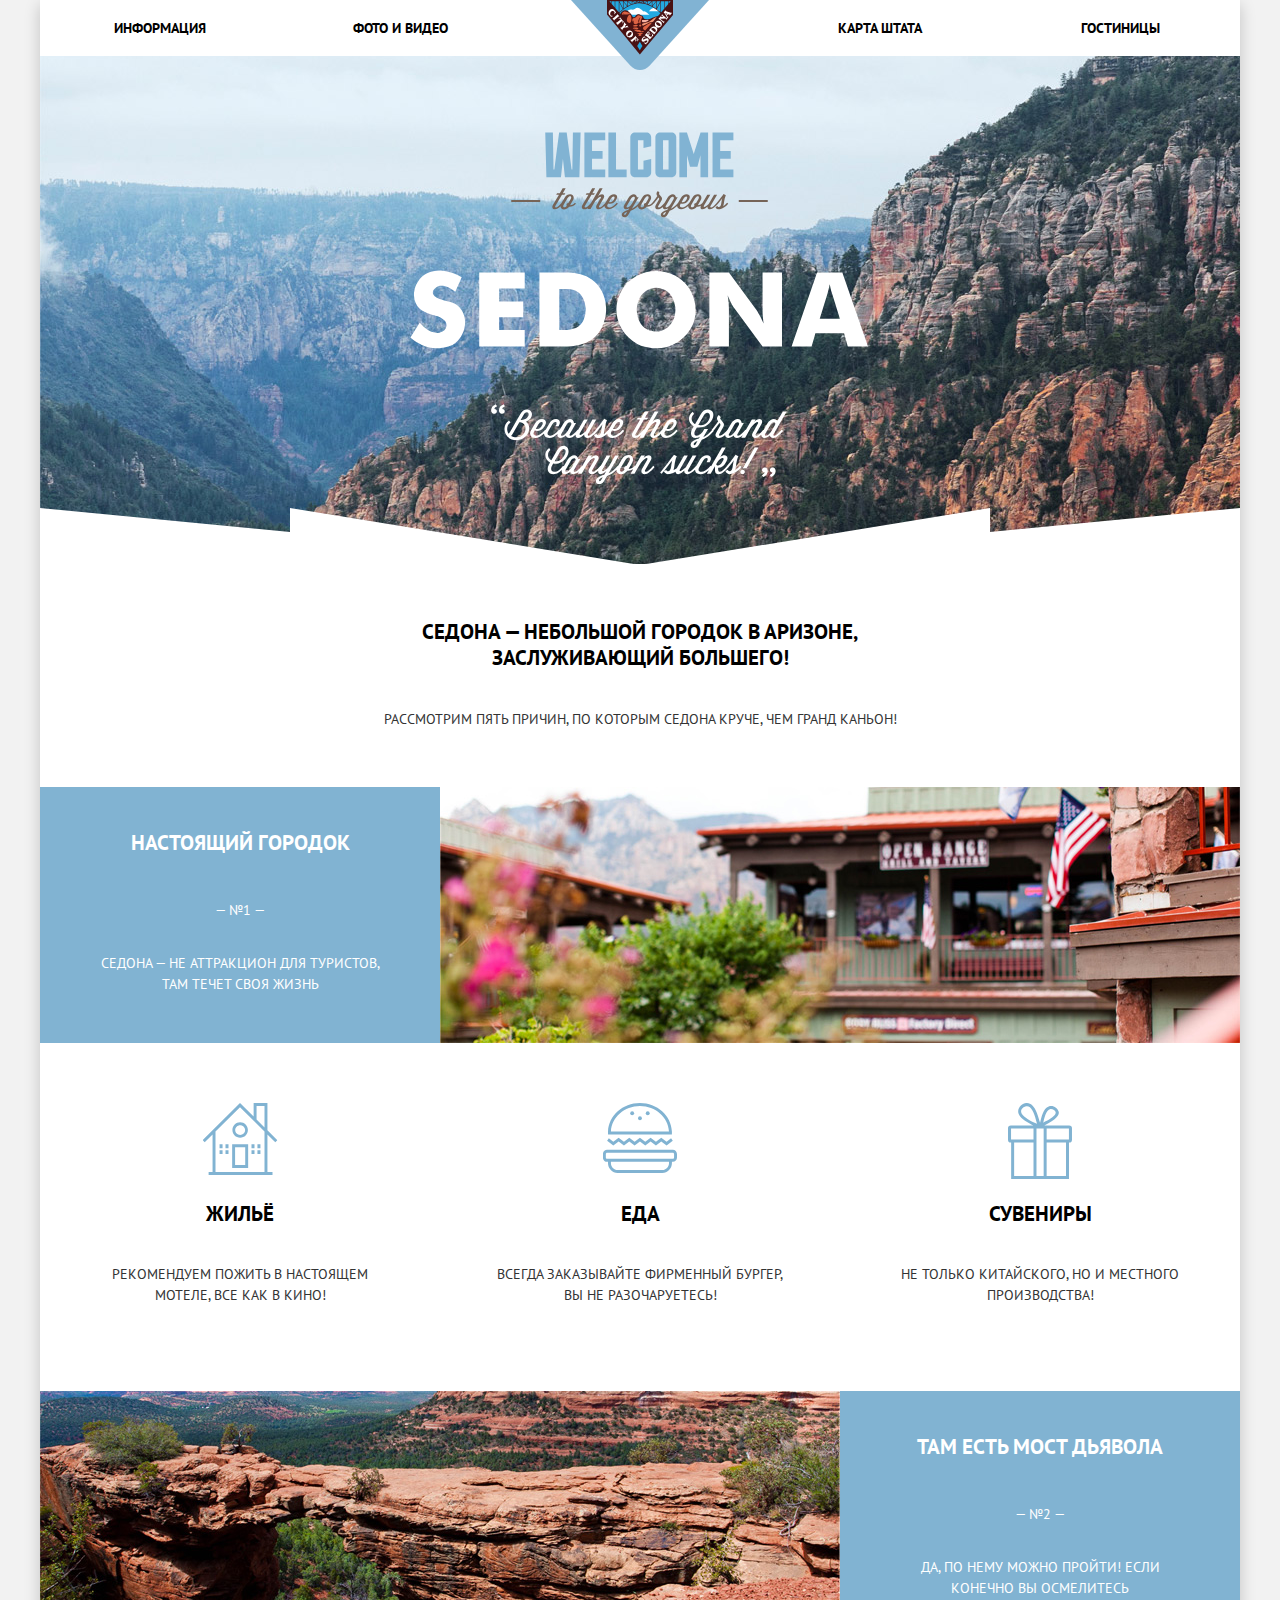
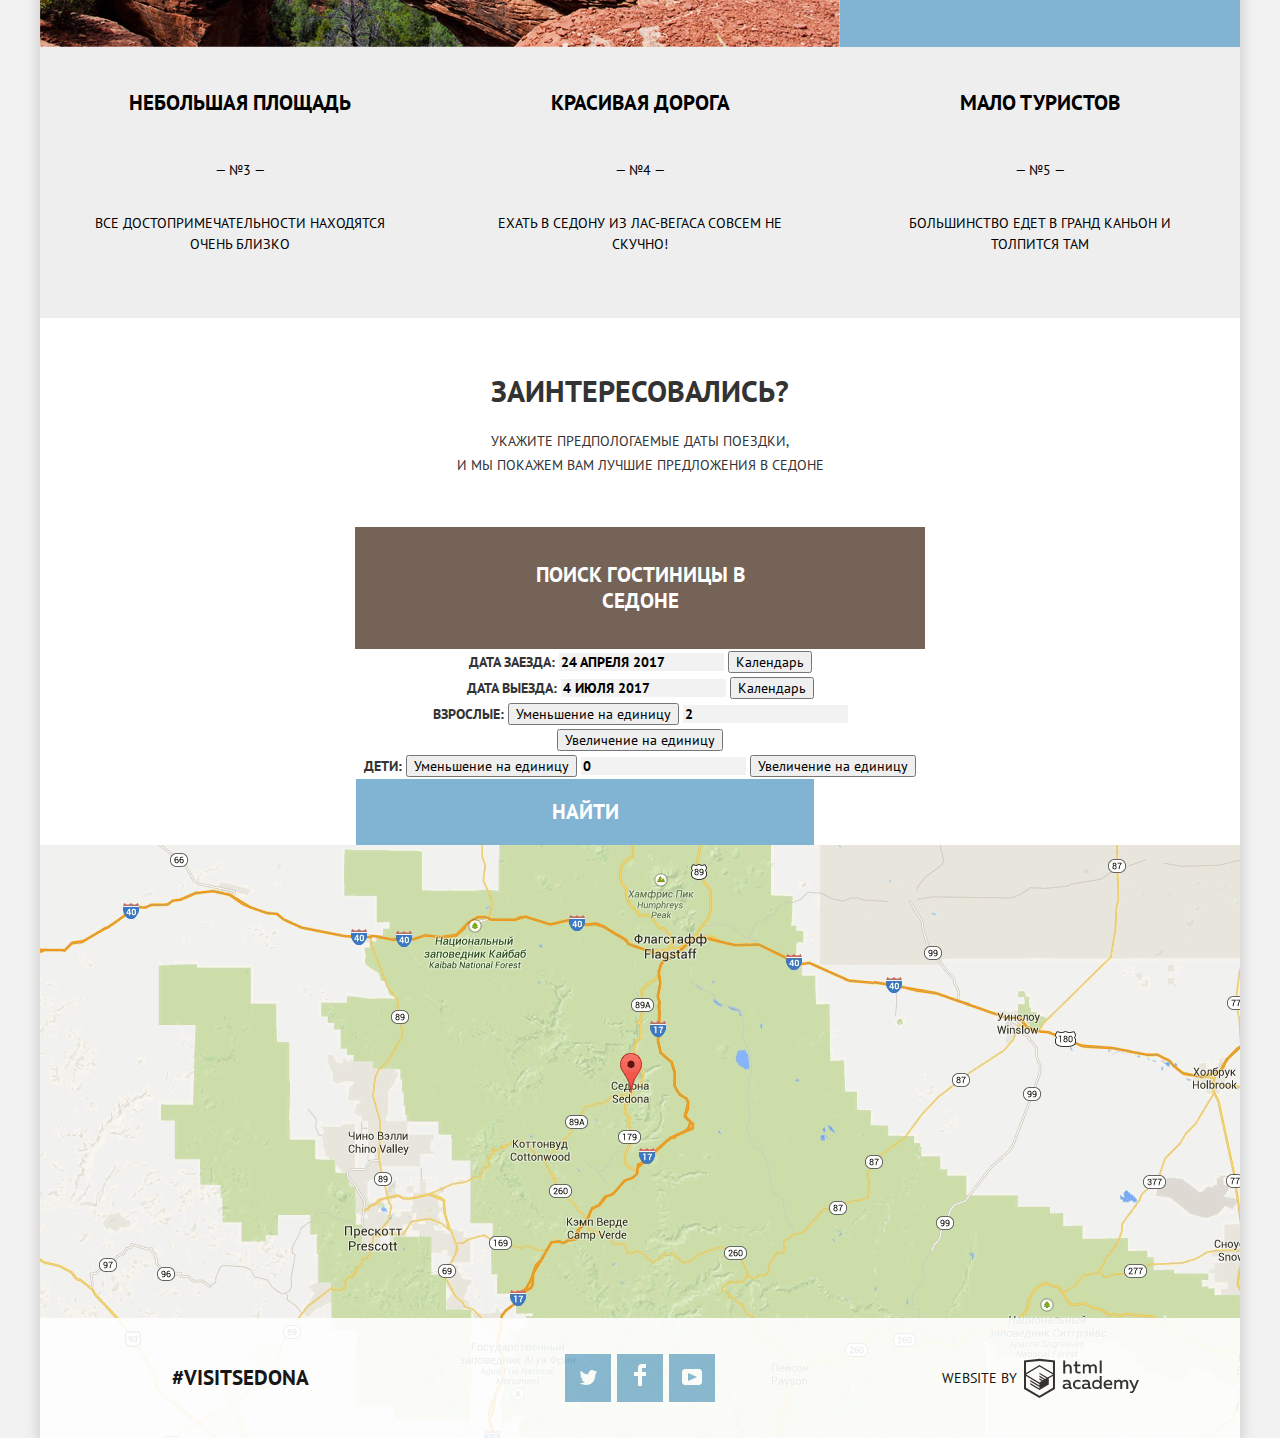
==== commit e42148a0: "Стилизация продолжается" ====
--- a/index.html
+++ b/index.html
@@ -31,25 +31,25 @@
         <img class="main-sedonawelcome-svg" src="img/intro-welcome.svg" width="459" height="353" alt="Красивый вид с приветствующей надписью Седона">
       </div>
       <section class="main-reasons">
-        <p class="main-reasons-p"><b>Седона-небольшой городок в Аризоне, заслуживающий большего!</b></p>
+        <p class="main-reasons-p"><b>Седона — небольшой городок в Аризоне, заслуживающий большего!</b></p>
         <h2 class="main-reasons-h2">Рассмотрим пять причин, по которым Седона круче, чем Гранд Каньон!</h2>
         <ol class="main-reasons-ol">
           <li class="main-reasons-liblue">
             <div class="main-reasons-blue-textwrapper">
-              <h3>Настоящий городок</h3>
-              <p>Седона - не аттракцион для туристов, там течет своя жизнь</p>
+              <h3 class="main-reasons-olheading">Настоящий городок</h3>
+              <p>Седона — не аттракцион для туристов, там течет своя жизнь</p>
             </div>
             <img src="img/indexphotosedona.jpg" width="800" height="256" alt="Фотография города Седона">
             <ul class="main-reasons-ul">
-              <li class="main-reasons-ulli">
+              <li class="main-reasons-ulli house-ulli">
                 <h3>Жильё</h3>
                 <p>Рекомендуем пожить в настоящем мотеле, все как в кино!</p>
               </li>
-              <li class="main-reasons-ulli">
+              <li class="main-reasons-ulli food-ulli">
                 <h3>Еда</h3>
-                <p> Всегда заказывайте фирменный бургер, Вы не разочаруетесь!</p>
+                <p>Всегда заказывайте фирменный бургер, Вы не разочаруетесь!</p>
               </li>
-              <li class="main-reasons-ulli">
+              <li class="main-reasons-ulli souvenirs-ulli">
                 <h3>Сувениры</h3>
                 <p>Не только китайского, но и местного производства!</p>
               </li>
@@ -58,20 +58,20 @@
           <li class="main-reasons-liblue">
             <img src="img/indexphotobridge.jpg" width="800" height="256" alt="Фотография моста дьявола">
             <div class="main-reasons-blue-textwrapper">
-              <h3>Там есть мост дьявола</h3>
+              <h3 class="main-reasons-olheading">Там есть мост дьявола</h3>
               <p>Да, по нему можно пройти! Если конечно Вы осмелитесь</p>
             </div>
           </li>
           <li class="main-reasons-ligray">
-            <h3>Небольшая площадь</h3>
+            <h3 class="main-reasons-olheading">Небольшая площадь</h3>
             <p>Все достопримечательности находятся очень близко</p>
           </li>
           <li class="main-reasons-ligray">
-            <h3>Красивая дорога</h3>
+            <h3 class="main-reasons-olheading">Красивая дорога</h3>
             <p>Ехать в Седону из Лас-Вегаса совсем не скучно!</p>
           </li>
           <li class="main-reasons-ligray">
-            <h3>Мало туристов</h3>
+            <h3 class="main-reasons-olheading">Мало туристов</h3>
             <p>Большинство едет в Гранд Каньон и толпится там</p>
           </li>
         </ol>
@@ -116,8 +116,8 @@
       </div>
     </main>
 
-    <footer class="footer-indexpage">
-      <p class="footer-indexpage-p">#visitsedona</p>
+    <footer class="footer footer-indexpage">
+      <p class="footer-p">#visitsedona</p>
       <ul class="footer-social-ul">
         <li class="footer-social-libutton">
           <a href="#">
--- a/css/style.css
+++ b/css/style.css
@@ -9,7 +9,8 @@
     width: 1200px;
     margin: 0 auto;
     background-color: #ffffff;
-    box-shadow: 0px 5px 15px 0 ;
+    box-shadow: 0px 5px 15px 0 rgba(0, 1, 1, 0.2);
+    position: relative;
 }
 a {
     text-decoration: none;
@@ -78,8 +79,10 @@
     height: 71px;
     position: absolute;
     left: 50%;
-    margin-left: -69px;
-}
+    transform: translateX(-50%);
+    z-index: 1;
+}
+
 
 /* main index.html */
 
@@ -87,19 +90,30 @@
 .main-sedonawelcome {
     background-color: #81b3d2;
     background-image: url("../img/backgroundphoto.jpg");
-    background-position: top center;
+    background-position: center 20%;
     background-repeat: no-repeat;
     margin-bottom: 55px;
     text-align: center;
-    /* background-image: url("../img/intro-mask.svg"); */
- }
+    position: relative;
+}
+.main-sedonawelcome::after {
+    content: "";
+    width: 1200px;
+    height: 58px;
+    position: absolute;
+    background-image: url("../img/intro-mask.svg");
+    left: 0;
+    bottom:-2px;
+}
  .main-sedonawelcome-svg {
     width: 459px;
     height: 353px;
     margin: 0;
-    padding: 0;
+    padding-left: 370px;
+    padding-right: 371px;
     padding-top: 76px;
-    padding-bottom: 80px;
+    padding-bottom: 79px;
+    display: block;
 }
 .main-reasons p {
     font-size: 21px;
@@ -126,6 +140,7 @@
     display: flex;
     flex-wrap: wrap;
     margin-bottom: 55px;
+    counter-reset: olcounter;
 }
 .main-reasons-ol h3 {
     font-size: 21px;
@@ -135,6 +150,18 @@
     margin: 0;
     padding-top: 45px;
     padding-bottom: 100px;
+    position: relative;
+}
+.main-reasons-olheading::after{
+    counter-increment: olcounter;
+    content: "— №"counter(olcounter)" —";
+    position: absolute;
+    left: 50%;
+    bottom: 32px;
+    transform: translateX(-50%);
+    font-size: 14px;
+    line-height: 21px;
+    font-weight: normal;
 }
 .main-reasons-ol p {
     font-size: 14px;
@@ -156,6 +183,7 @@
 .main-reasons-ligray {
     background-color: #eeeeee;
     width: 400px;
+    padding-bottom: 63px;
 }
 .main-reasons-ul {
     list-style: none;
@@ -172,6 +200,37 @@
     padding-top: 160px;
     padding-bottom: 40px;
     margin: 0;
+    position: relative;
+}
+.house-ulli h3::before{
+    content: "";
+    position: absolute;
+    width: 75px;
+    height: 72px;
+    background-image: url(../img/icon-1.svg);
+    left: 50%;
+    transform: translateX(-50%);
+    top: 60px;
+}
+.food-ulli h3::before{
+    content: "";
+    position: absolute;
+    width: 74px;
+    height: 70px;
+    background-image: url(../img/icon-3.svg);
+    left: 50%;
+    transform: translateX(-50%);
+    top: 60px;
+}
+.souvenirs-ulli h3::before{
+    content: "";
+    position: absolute;
+    width: 64px;
+    height: 76px;
+    background-image: url(../img/icon-2.svg);
+    left: 50%;
+    transform: translateX(-50%);
+    top: 60px;
 }
 .main-reasons-ulli p {
     color: #333333;
@@ -288,9 +347,11 @@
     color: rgba(255, 255, 255, 0.302);
     background-color: #5496bd;
 }
-
-
-
+.main-hotelsearch-mappic img {
+    display: block;
+}
+   
+    
 /* main hotels.html */
 
 
@@ -305,18 +366,114 @@
     background-color: #81b3d2;
     background-image: url("../img/filterbackground.png");
     background-repeat: no-repeat;
+    background-position: center 30%;
+    display: flex;
+    flex-wrap: wrap;
+    padding-left: 72px;
+    padding-top: 27px;
+    padding-right: 72px;
+    padding-bottom: 31px;
+}
+.main-filterform label{
+    font-size: 14px;
+    line-height: 21px;
+    font-weight: normal;
+}
+.main-filterform-fieldset {
+    width: 254px;
+    padding: 0;
+    margin: 0;
 }
 .main-filterform ul{
     list-style: none;
+    margin: 0;
+    padding: 0;
+}
+.main-filterform-price {
+    margin-left: auto;
+}
+.main-filterform-price p {
+    margin: 0;
+    margin-bottom: 9px;
+}
+.main-filterform-pricecontrols {
+    height: 36px;
+    margin-bottom: 20px;
+    border: 2px solid #ffffff;
+    border-radius: 2px;
+    font-size: 0;
+    position: relative;
+}
+.main-filterform-pricecontrols::after {
+    content: "";
+    position: absolute;
+    width: 2px;
+    height: 22px;
+    background: #ffffff;
+    top: 50%;
+    left: 50%;
+    transform: translate(-50%, -50%);
+}
+.main-filterform-pricecontrols label {
+    display: inline-block;
+    line-height: 38px; 
+    vertical-align: top;
+    cursor: pointer;
+}
+.main-filterform-pricecontrols .main-filterform-minprice,
+.main-filterform-pricecontrols .main-filterform-maxprice {
+    width: 90px;
+    padding-left: 65px;
+}
+.main-filterform-pricecontrols input {
+    width: 50px;
+    margin: 0;
+    color: inherit;
+    font: inherit;
+    background: none;
+    border: none;
+}
+.main-filterform-rangecontrols{
+    position: relative;
+    margin-bottom: 32px;
+}
+.main-filterform-rangecontrols-scale {
+    height: 2px;
+    background: rgba(255, 255, 255, 0.3);
+}
+.main-filterform-rangecontrols-bar {
+    width: 80%;
+    height: 2px;
+    background: #ffffff;
+}
+.main-filterform-rangetoggle {
+    width: 4px;
+    height: 4px;
+    background: #ababab;
+    border: 8px solid #ffffff;
+    border-radius: 50%;
+    box-shadow: 0 2px 1px 0 rgba(0, 1, 1, 0.2);
+    cursor: pointer;
+    position: absolute;
+    top: -9px;
+}
+.rangetoggle-min {
+    left: 0;
+}
+.range-toggle-max {
+    right: 20%;
 }
 .main-filterform-button {
-    font-size: 16px;
-    line-height: 21px;
-    font-weight: bold;
+    display: block;
+    margin: 0 auto;
+    padding: 6px 35px;
+    font-size: 14px;
+    line-height: 20px;
     color: #ffffff;
-    background-color: transparent;
-    border: none;
-    outline: 2px solid #ffffff
+    background: transparent;
+    border: 2px solid #ffffff;
+    border-radius: 2px;
+    cursor: pointer;
 }
 .main-filterform-button:hover,
 .main-filterform-button:focus {
@@ -326,6 +483,11 @@
 .main-hotels-flexwrapper {
     display: flex;
     align-items: center;
+    padding-left: 72px;
+    padding-top: 31px;
+    padding-right: 73px;
+    padding-bottom:  33px;
+    border-bottom: 1px solid rgba(0, 0, 0, 0.3);    ;
 }
 .main-hotels-p1 {
     font-size: 21px;
@@ -333,8 +495,6 @@
     font-weight: bold;
     width: 135px;
     margin: 0;
-    padding: 33px 0;
-    padding-left: 72px;
 }
 .main-hotels-p2 {
     font-size: 12px;
@@ -368,78 +528,132 @@
     text-decoration: underline dotted;
     text-decoration-color: #81b3d2;
 }
-.main-hotels-ulbuttons {
-    list-style: none;
-    margin: 0;
-    margin-left: auto;
-    display: flex;
-    flex-wrap: wrap;
-}
 .main-hotels-li:hover,
 .main-hotels-li:focus {
     color: #81b3d2;
 }
+
 .main-hotels-li:active {
     color: #000000;
     text-decoration: none;
 }
+.main-hotels-ulbuttons {
+    width: 34px;
+    list-style: none;
+    margin: 0;
+    padding: 0;
+    margin-left: auto;
+    display: flex;
+    flex-wrap: wrap;
+    justify-content: space-between;
+}
+.main-hotels-libutton:hover path,
+.main-hotels-libutton:focus path {
+    fill: #000000;
+}
+.main-hotels-libutton:active path{
+    fill: #81b3d2;
+}
 .main-hotelscatalog-ul {
     list-style: none;
     margin: 0;
     padding: 0;
 }
-.main-hotelscatalog-li h3 {
-    font-size: 21px;
-    line-height: 26px;
-    font-weight: bold;
-    color: #000000;
-    margin: 0;
-    padding-bottom: 15px;
-}
-.main-hotelscatalog-li p {
-    font-size: 14px;
-    line-height: 21px;
-    font-weight: normal;
-    color: #333333;
-    margin: 0;
-}
 .main-hotelscatalog-li {
     display: flex;
     flex-wrap: wrap;
     padding: 30px 72px;
-    border-bottom: #000000;
-    border-bottom-width: 1px;
+    border-bottom: 1px solid rgba(0, 0, 0, 0.3);
+}
+.main-hotelscatalog-li a:hover,
+.main-hotelscatalog-li a:focus {
+    color: #81b3d2;
+}
+.main-hotelscatalog-li a:active {
+    color: rgba(0, 0, 0, 0.3);
 }
 .main-hotelscatalog-lipic{
     padding-right: 30px;
 }
+.main-hotelscatalog-lipic img{
+    display: block;
+}
 .main-hotelscatalog-li-flexwrapper{
     margin: 0;
     padding: 0;
-  }
+    width: 258px;
+}
+.main-hotelscatalog-lianchor {
+    color: #000000;
+}
+.main-hotelscatalog-li-flexwrapper h3 {
+    font-size: 21px;
+   /*  line-height: 26px; */
+    line-height: 16px;
+    font-weight: bold;
+    margin: 0;
+    padding-bottom: 12px;
+}
+.main-hotelscatalog-li-innerflex {
+    display: flex;
+    flex-wrap: wrap;
+    justify-content: space-between;
+}
 .main-hoteldescription {
-    margin-right: 6px;
+    display: flex;
+    flex-wrap: wrap;
+    flex-direction: column;
+    justify-content: stretch;
 }
 .main-hoteldescription p{
-    margin-bottom: 6px;
+    font-size: 14px;
+    line-height: 21px;
+    font-weight: normal;
+    margin: 0px;
+    margin-bottom: 12px;
+    color: #333333;
 }
 .main-hoteldescription-button{
-    font-size: 14px;
-    display: block;
+    display: inline-block;
+    font-size: 14px;
     line-height: 21px;
     font-weight: bold;
     color: #ffffff;
     background-color: #81b3d2;
-}
-.main-hotelreserve-button{
+    padding: 4px 17px;
+}
+.main-hoteldescription-button:hover,
+.main-hoteldescription-button:focus {
+    background-color: #669ec0;
+}
+.main-hoteldescription-button:active {
+    color: rgba(255, 255, 255, 0.302);
+    background-color: #5496bd;
+}
+.main-hotelreserve-button {
     font-size: 14px;
     line-height: 21px;
     font-weight: bold;
     color: #ffffff;
     background-color: #766357;
+    display: inline-block;
+    padding: 4px 16px;
+}
+.main-hotelreserve-button:hover,
+.main-hotelreserve-button:focus {
+   background-color: #604348;
+}
+.main-hotelreserve-button:active {
+    color: rgba(255, 255, 255, 0.3);
+    background-color: #503e33;
 }
 .main-hotelscatalog-lirate-wrapper {
-    margin-left: auto;
+   display: flex;
+   flex-wrap: wrap;
+   flex-direction: column;
+   justify-content: space-between;
+   align-items: flex-end;
+   margin-left: auto;
 }
 .main-hotelscatalog-lirate{
     color: #666666;
@@ -447,43 +661,14 @@
     font-size: 14px;
     line-height: 21px;
     margin: 0;
-    
-}
-.main-hotelscatalog-li-innerflex {
-    display: flex;
-}
-.main-hotelscatalog-li a:hover,
-.main-hotelscatalog-li a:focus {
-    color: #81b3d2;
-}
-.main-hotelscatalog-li a:active {
-    color: rgba(0, 0, 0, 0.3);
-}
-.main-hoteldescription-button:hover,
-.main-hoteldescription-button:focus {
-    background-color: #669ec0;
-}
-.main-hoteldescription-button:active {
-    color: rgba(255, 255, 255, 0.302);
-    background-color: #5496bd;
-}
-.main-hotelreserve-button:hover,
-.main-hotelreserve-button:focus {
-   background-color: #604348;
-}
-.main-hotelreserve-button:active {
-    color: rgba(255, 255, 255, 0.3);
-    background-color: #503e33;
-}
-
-
-
+    padding:4px 16px;
+}
 
 
 /* footer  */
 
 
-.footer-indexpage {
+.footer {
     font-size: 21px;
     line-height: 26px;
     font-weight: bold;
@@ -493,7 +678,14 @@
     align-items: center;
     justify-content: space-between;
 }
-.footer-indexpage-p {
+.footer-indexpage {
+    width: 1200px;
+    opacity:0.9;
+    position: absolute;
+    bottom:0;
+    background-color: #ffffff;
+}
+.footer-p {
     width: 400px;
     margin: 0;
     text-align: center;
@@ -535,7 +727,7 @@
     margin: 0;
     padding: 0;
     padding-left: 102px; 
-    position:relative;
+    position: relative;
 }
 .footer-copyright-logo {
     position: absolute;
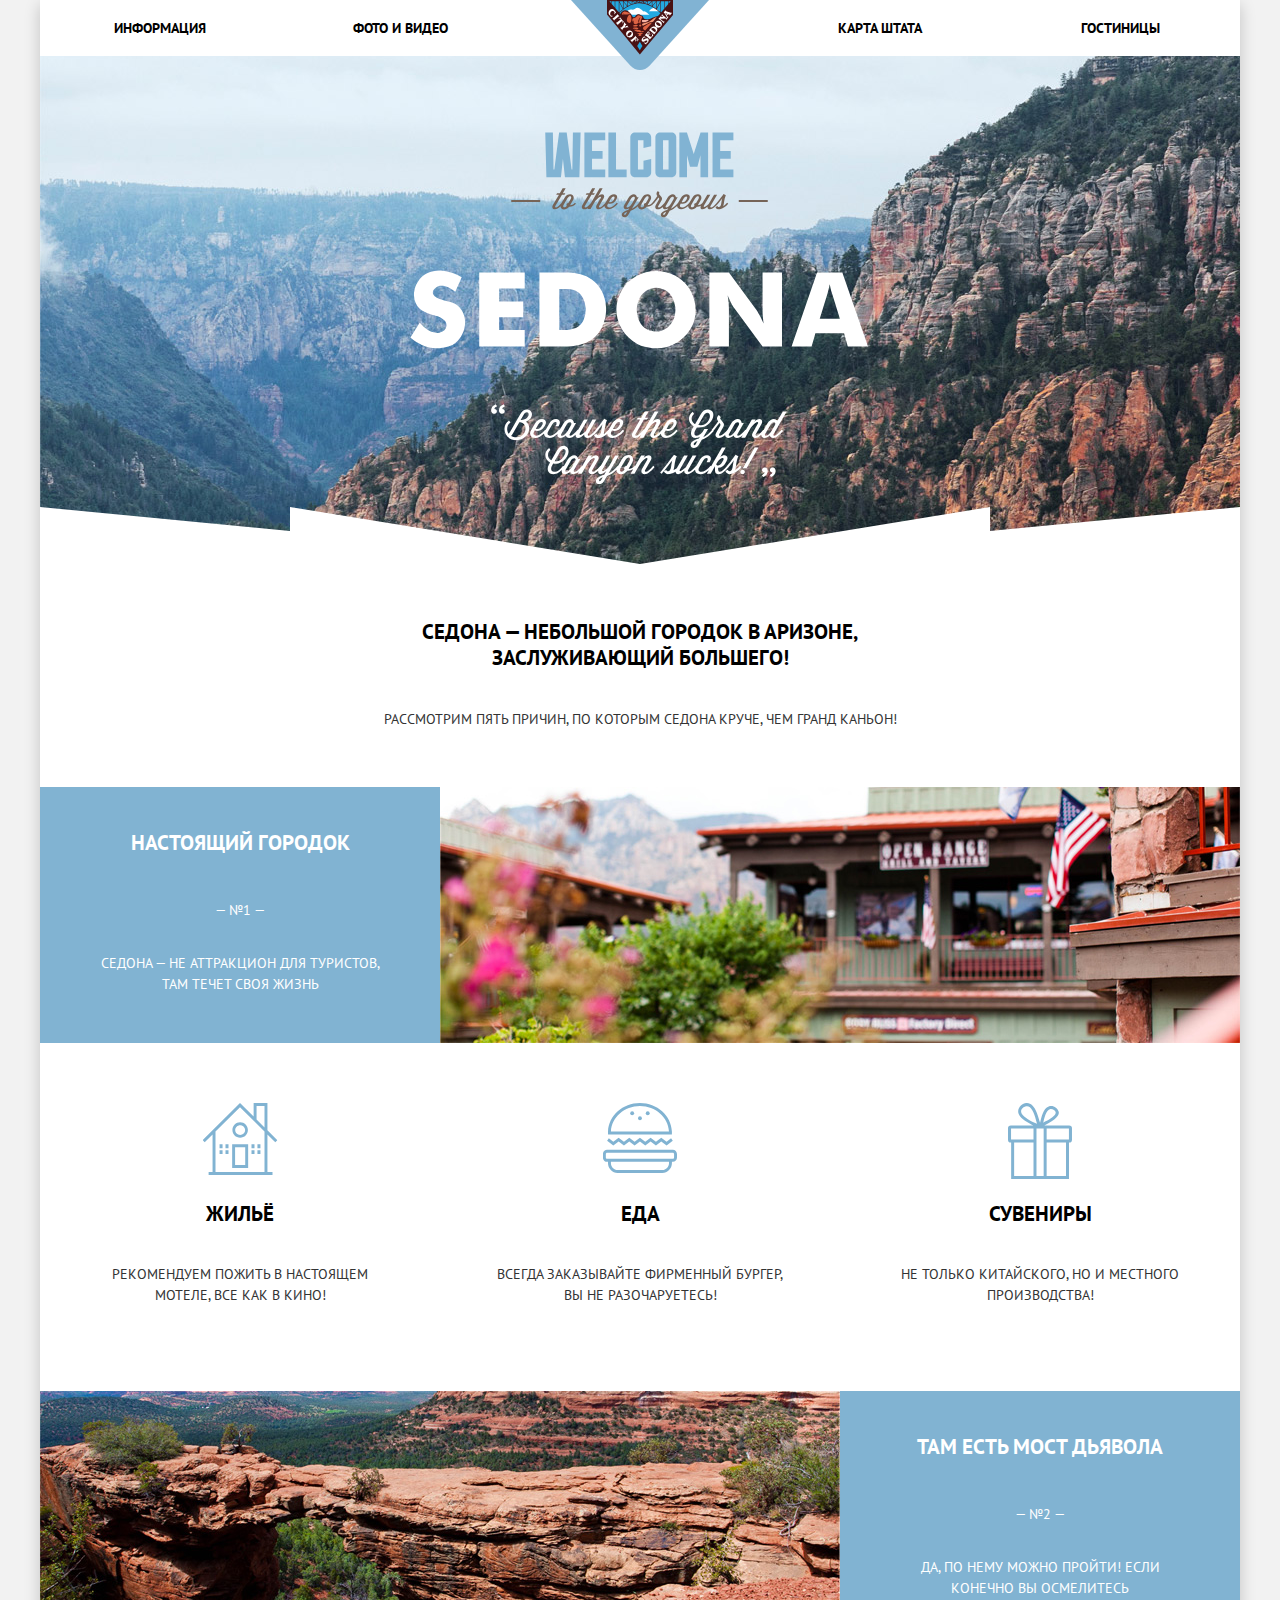
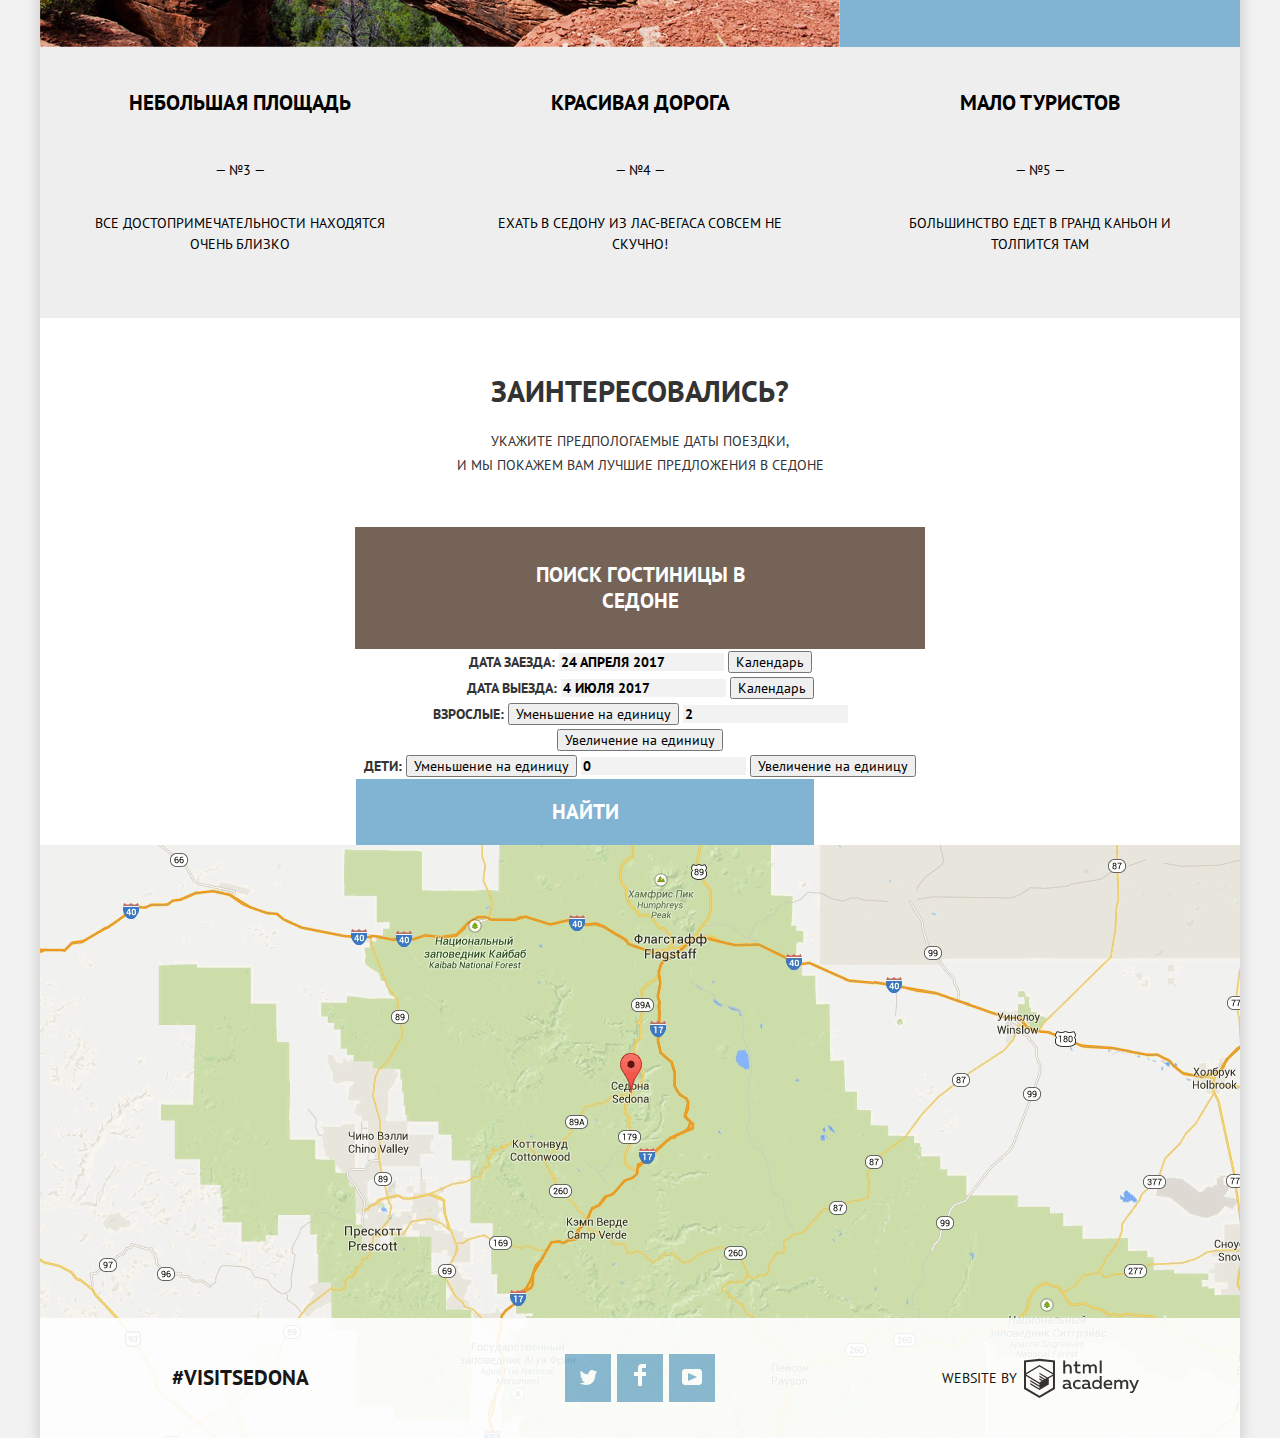
==== commit f803aa98: "Предзащита" ====
--- a/index.html
+++ b/index.html
@@ -145,7 +145,7 @@
       </ul>
       <div class="footer-copyright-wrapper">
         <p class="footer-copyright">Website by
-          <a class="footer-copyright-logo" href="https://htmlacademy.ru/intensive/htmlcss" width="115" height="41">
+          <a class="footer-copyright-logo" href="https://htmlacademy.ru/intensive/htmlcss">
             <span class="visually-hidden">Логотип
               HTML Academy</span>
             <svg id="Layer_1" data-name="Layer 1" xmlns="http://www.w3.org/2000/svg" width="115" height="41" viewBox="0 0 108.08 36.85">
--- a/css/style.css
+++ b/css/style.css
@@ -54,18 +54,18 @@
     font-weight: bold;
     color: #000000;
 }
-.header-navigation-ul a:hover, 
-.header-navigation-ul a:focus {
+.header-navigation-ul [href]:hover, 
+.header-navigation-ul [href]:focus {
     color: #81b3d2;
 }
-.header-navigation-ul a:active{
+.header-navigation-ul  [href]:active{
     color: rgba(0, 0, 0, 0.302);
 }
 .header-navigation-li {
     width: 240px;
     text-align: center;
 }
-.header-navigation-li:nth-child(3) {
+  .header-navigation-li:nth-child(3) {
     margin-left: auto;
 }
 .header-navigation-currentpage {
@@ -103,7 +103,7 @@
     position: absolute;
     background-image: url("../img/intro-mask.svg");
     left: 0;
-    bottom:-2px;
+    bottom:-1px;
 }
  .main-sedonawelcome-svg {
     width: 459px;
@@ -547,11 +547,11 @@
     flex-wrap: wrap;
     justify-content: space-between;
 }
-.main-hotels-libutton:hover path,
-.main-hotels-libutton:focus path {
+.main-hotels-libutton[href]:hover path,
+.main-hotels-libutton[href]:focus path {
     fill: #000000;
 }
-.main-hotels-libutton:active path{
+.main-hotels-libutton[href]:active path{
     fill: #81b3d2;
 }
 .main-hotelscatalog-ul {
@@ -588,8 +588,7 @@
 }
 .main-hotelscatalog-li-flexwrapper h3 {
     font-size: 21px;
-   /*  line-height: 26px; */
-    line-height: 16px;
+    line-height: 26px;
     font-weight: bold;
     margin: 0;
     padding-bottom: 12px;
@@ -599,13 +598,7 @@
     flex-wrap: wrap;
     justify-content: space-between;
 }
-.main-hoteldescription {
-    display: flex;
-    flex-wrap: wrap;
-    flex-direction: column;
-    justify-content: stretch;
-}
-.main-hoteldescription p{
+.main-hoteldescription p {
     font-size: 14px;
     line-height: 21px;
     font-weight: normal;
@@ -613,7 +606,7 @@
     margin-bottom: 12px;
     color: #333333;
 }
-.main-hoteldescription-button{
+.main-hoteldescription-button {
     display: inline-block;
     font-size: 14px;
     line-height: 21px;
@@ -655,12 +648,14 @@
    align-items: flex-end;
    margin-left: auto;
 }
+.main-hotelscatalog-lirate-wrapper p {
+    margin: 0;
+}
 .main-hotelscatalog-lirate{
     color: #666666;
     background-color: #f2f2f2;
     font-size: 14px;
     line-height: 21px;
-    margin: 0;
     padding:4px 16px;
 }
 
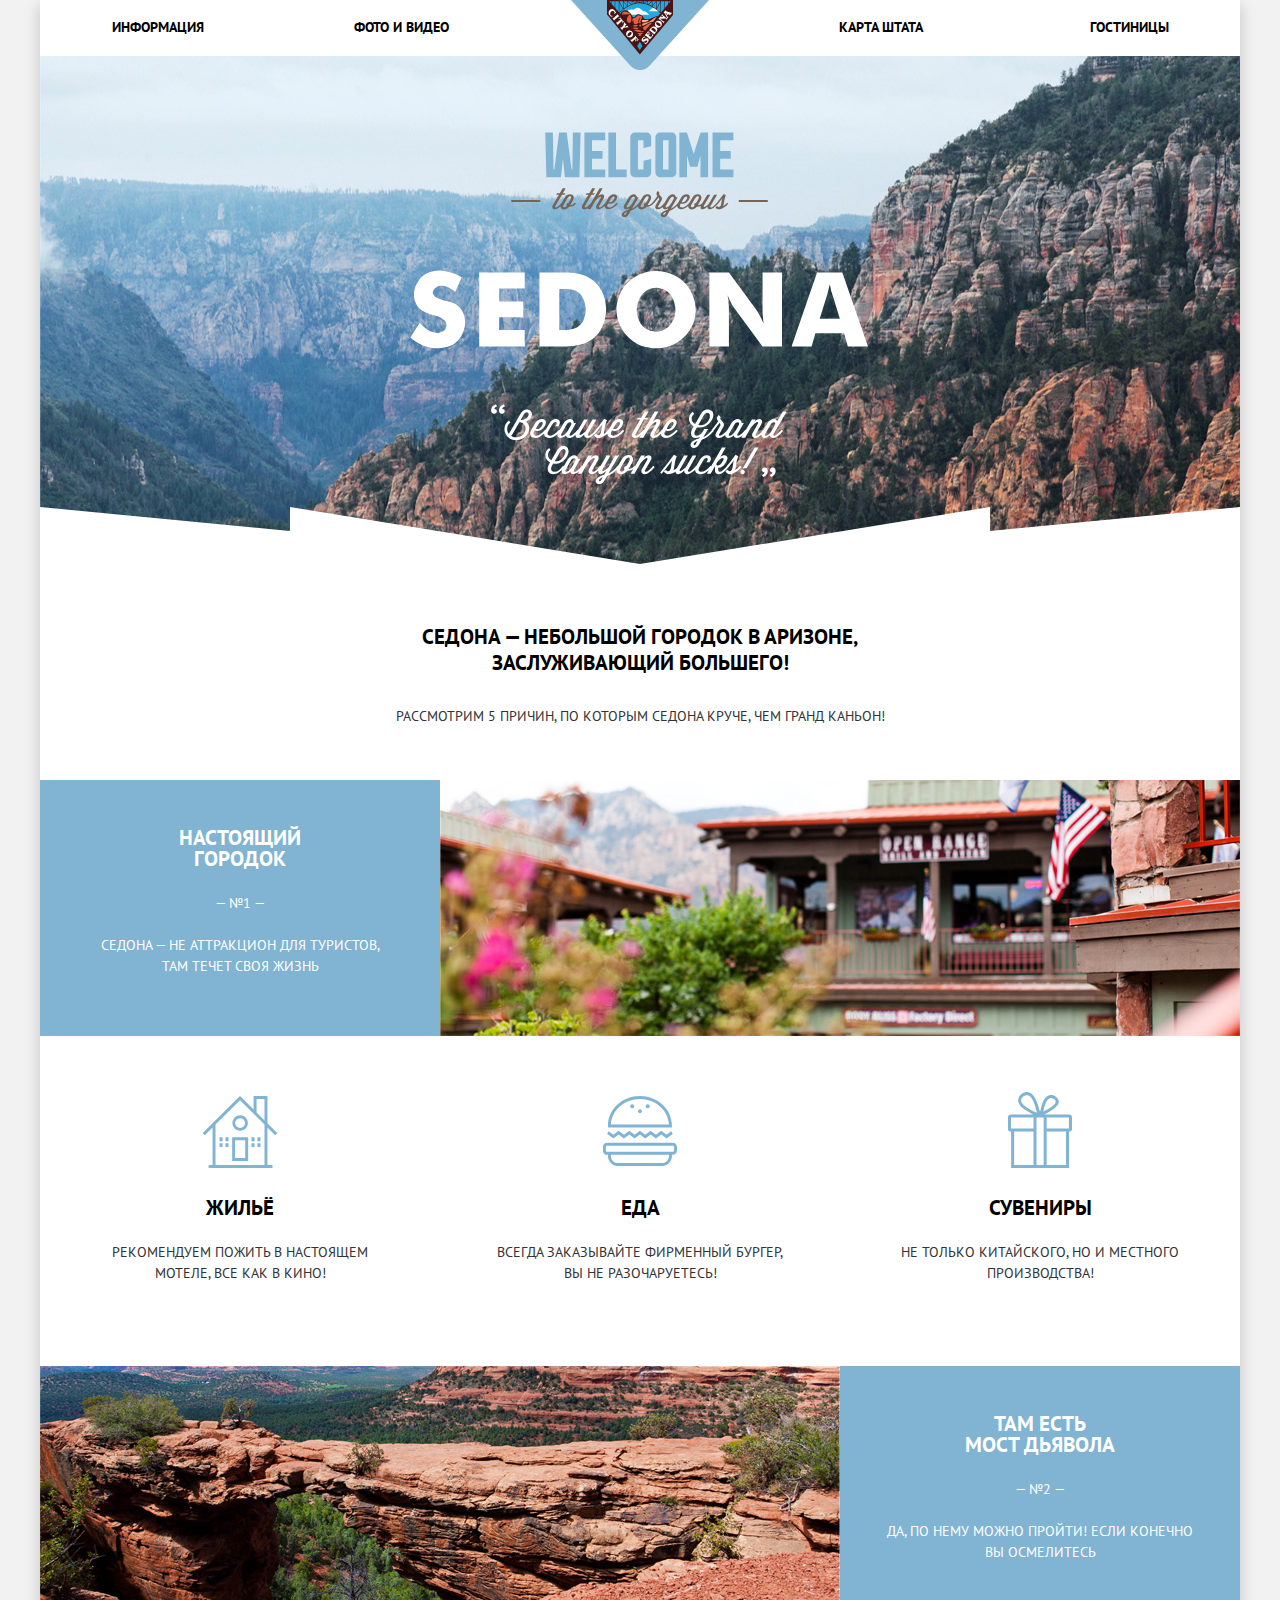
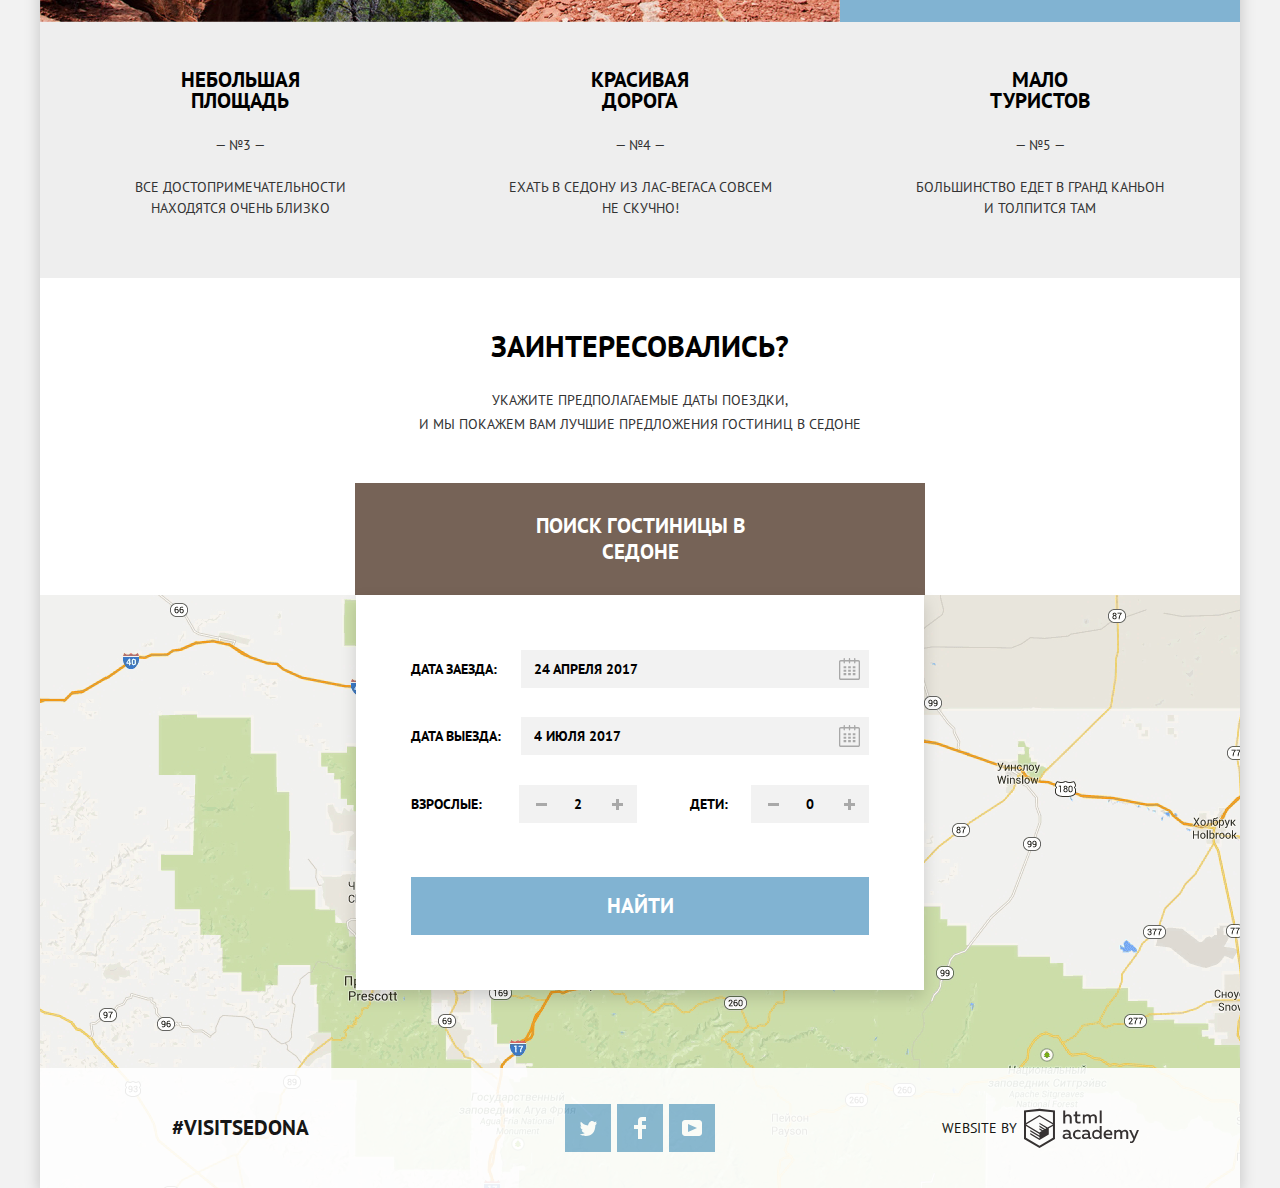
==== commit 493bc5d2: "Без JS" ====
--- a/index.html
+++ b/index.html
@@ -32,82 +32,107 @@
       </div>
       <section class="main-reasons">
         <p class="main-reasons-p"><b>Седона — небольшой городок в Аризоне, заслуживающий большего!</b></p>
-        <h2 class="main-reasons-h2">Рассмотрим пять причин, по которым Седона круче, чем Гранд Каньон!</h2>
+        <h2 class="main-reasons-h2">Рассмотрим 5 причин, по которым Седона круче, чем гранд каньон!</h2>
         <ol class="main-reasons-ol">
           <li class="main-reasons-liblue">
             <div class="main-reasons-blue-textwrapper">
-              <h3 class="main-reasons-olheading">Настоящий городок</h3>
-              <p>Седона — не аттракцион для туристов, там течет своя жизнь</p>
+              <h3 class="main-reasons-olheading">Настоящий<br>городок</h3>
+              <p class="main-reasons-olheading-p">Седона — не аттракцион для туристов,<br>там течет своя жизнь</p>
             </div>
             <img src="img/indexphotosedona.jpg" width="800" height="256" alt="Фотография города Седона">
             <ul class="main-reasons-ul">
               <li class="main-reasons-ulli house-ulli">
                 <h3>Жильё</h3>
-                <p>Рекомендуем пожить в настоящем мотеле, все как в кино!</p>
+                <p>Рекомендуем пожить в настоящем<br>мотеле, все как в кино!</p>
               </li>
               <li class="main-reasons-ulli food-ulli">
                 <h3>Еда</h3>
-                <p>Всегда заказывайте фирменный бургер, Вы не разочаруетесь!</p>
+                <p>Всегда заказывайте фирменный бургер,<br>Вы не разочаруетесь!</p>
               </li>
               <li class="main-reasons-ulli souvenirs-ulli">
                 <h3>Сувениры</h3>
-                <p>Не только китайского, но и местного производства!</p>
+                <p>Не только китайского, но и местного<br>производства!</p>
               </li>
             </ul>
           </li>
           <li class="main-reasons-liblue">
             <img src="img/indexphotobridge.jpg" width="800" height="256" alt="Фотография моста дьявола">
             <div class="main-reasons-blue-textwrapper">
-              <h3 class="main-reasons-olheading">Там есть мост дьявола</h3>
-              <p>Да, по нему можно пройти! Если конечно Вы осмелитесь</p>
+              <h3 class="main-reasons-olheading">Там есть<br>Мост дьявола</h3>
+              <p class="main-reasons-olheading-p">Да, по нему можно пройти! Если конечно<br>Вы осмелитесь</p>
             </div>
           </li>
           <li class="main-reasons-ligray">
-            <h3 class="main-reasons-olheading">Небольшая площадь</h3>
-            <p>Все достопримечательности находятся очень близко</p>
+            <h3 class="main-reasons-olheading">Небольшая<br>площадь</h3>
+            <p class="main-reasons-olheading-p">Все достопримечательности<br>находятся очень близко</p>
           </li>
           <li class="main-reasons-ligray">
-            <h3 class="main-reasons-olheading">Красивая дорога</h3>
-            <p>Ехать в Седону из Лас-Вегаса совсем не скучно!</p>
+            <h3 class="main-reasons-olheading">Красивая<br>дорога</h3>
+            <p class="main-reasons-olheading-p">Ехать в Седону из Лас-Вегаса совсем<br>не скучно!</p>
           </li>
           <li class="main-reasons-ligray">
-            <h3 class="main-reasons-olheading">Мало туристов</h3>
-            <p>Большинство едет в Гранд Каньон и толпится там</p>
+            <h3 class="main-reasons-olheading">Мало<br>туристов</h3>
+            <p class="main-reasons-olheading-p">Большинство едет в Гранд Каньон<br>и толпится там</p>
           </li>
         </ol>
       </section>
       <section class="main-hotelsearch">
         <h2 class="visually-hidden">Подбор гостиниц на сайте</h2>
-        <p><b>Заинтересовались?</b></p>
-        <p>Укажите предпологаемые даты поездки,<br>
-          и мы покажем Вам лучшие предложения в Седоне
+        <p class="main-hotelsearch-b"><b>Заинтересовались?</b></p>
+        <p class="main-hotelsearch-p">Укажите предполагаемые даты поездки,<br>и мы покажем вам лучшие предложения гостиниц в седоне
         </p>
         <button class="main-button" type="button">Поиск гостиницы в Седоне</button>
         <form class="main-hotelsearch-form" action="http://tosomewhere" method="post">
-          <p>
-            <label>Дата заезда:
-              <input type="text" name="datearrival" value="" placeholder="24 апреля 2017">
-            </label>
-            <button class="main-hotelsearch-form-button-calendar" type="button">Календарь</button>
-          </p>
-          <p>
-            <label>Дата выезда:
-              <input type="text" name="datedeparture" value="" placeholder="4 июля 2017">
-            </label>
-            <button class="main-hotelsearch-form-button-calendar" type="button">Календарь</button>
-          </p>
-          <p>
-            <label for="adultsnumber">Взрослые:</label>
-            <button type="button">Уменьшение на единицу</button>
-            <input id="adultsnumber" type="text" name="adultsnumber" value="" placeholder="2">
-            <button type="button">Увеличение на единицу</button>
-          </p>
-          <p>
-            <label for="kidsnumber">Дети:</label>
-            <button type="button">Уменьшение на единицу</button>
-            <input id="kidsnumber" type="text" name="kidsnumber" value="" placeholder="0">
-            <button type="button">Увеличение на единицу</button>
-          </p>
+          <div class="main-hotelsearch-form-wrapper">
+            <label for="datearrival">Дата заезда:</label>
+            <div class="main-hotelsearch-form-buttonwrapper"> 
+              <input class="main-hotelsearch-form-dateinput" type="text" name="datearrival" id="datearrival" value=""
+                placeholder="24 апреля 2017">
+              <button class="main-hotelsearch-form-button-calendar" type="button">
+                <span class="visually-hidden">Календарь</span>
+                <svg xmlns="http://www.w3.org/2000/svg" width="21" height="22" viewBox="0 0 21 22">
+                  <path d="M19.251 2.025h-2.845V.648c0-.381-.294-.689-.656-.689-.363 0-.656.308-.656.689v1.377h-3.938V.648c0-.381-.294-.689-.655-.689-.363 0-.657.308-.657.689v1.377H5.906V.648c0-.381-.294-.689-.656-.689-.363 0-.657.308-.657.689v1.377H1.75C.784 2.025 0 2.847 0 3.862v16.302C0 21.179.784 22 1.75 22h17.501c.966 0 1.749-.821 1.749-1.836V3.862c0-1.015-.783-1.837-1.749-1.837zm.437 18.139a.448.448 0 0 1-.437.459H1.75a.45.45 0 0 1-.438-.459V3.862a.45.45 0 0 1 .438-.459h2.844v1.378c0 .381.294.689.657.689.362 0 .656-.308.656-.689V3.403h3.938v1.378c0 .381.294.689.657.689.361 0 .655-.308.655-.689V3.403h3.938v1.378c0 .381.293.689.656.689.362 0 .656-.308.656-.689V3.403h2.845c.241 0 .437.206.437.459v16.302z" />
+                  <path d="M4.594 8.225h2.625v2.066H4.594zM4.594 11.668h2.625v2.067H4.594zM4.594 15.112h2.625v2.066H4.594zM9.188 15.112h2.625v2.066H9.188zM9.188 11.668h2.625v2.067H9.188zM9.188 8.225h2.625v2.066H9.188zM13.781 15.112h2.625v2.066h-2.625zM13.781 11.668h2.625v2.067h-2.625zM13.781 8.225h2.625v2.066h-2.625z" /></svg>
+              </button>
+            </div>
+          </div>
+          <div class="main-hotelsearch-form-wrapper">
+            <label for="datedeparture">Дата выезда:</label>
+            <div class="main-hotelsearch-form-buttonwrapper">
+              <input class="main-hotelsearch-form-dateinput" type="text" name="datedeparture" id="datedeparture" value=""
+                placeholder="4 июля 2017">
+              <button class="main-hotelsearch-form-button-calendar" type="button">
+                <span class="visually-hidden">Календарь</span>
+                <svg xmlns="http://www.w3.org/2000/svg" width="21" height="22" viewBox="0 0 21 22">
+                  <path d="M19.251 2.025h-2.845V.648c0-.381-.294-.689-.656-.689-.363 0-.656.308-.656.689v1.377h-3.938V.648c0-.381-.294-.689-.655-.689-.363 0-.657.308-.657.689v1.377H5.906V.648c0-.381-.294-.689-.656-.689-.363 0-.657.308-.657.689v1.377H1.75C.784 2.025 0 2.847 0 3.862v16.302C0 21.179.784 22 1.75 22h17.501c.966 0 1.749-.821 1.749-1.836V3.862c0-1.015-.783-1.837-1.749-1.837zm.437 18.139a.448.448 0 0 1-.437.459H1.75a.45.45 0 0 1-.438-.459V3.862a.45.45 0 0 1 .438-.459h2.844v1.378c0 .381.294.689.657.689.362 0 .656-.308.656-.689V3.403h3.938v1.378c0 .381.294.689.657.689.361 0 .655-.308.655-.689V3.403h3.938v1.378c0 .381.293.689.656.689.362 0 .656-.308.656-.689V3.403h2.845c.241 0 .437.206.437.459v16.302z" />
+                  <path d="M4.594 8.225h2.625v2.066H4.594zM4.594 11.668h2.625v2.067H4.594zM4.594 15.112h2.625v2.066H4.594zM9.188 15.112h2.625v2.066H9.188zM9.188 11.668h2.625v2.067H9.188zM9.188 8.225h2.625v2.066H9.188zM13.781 15.112h2.625v2.066h-2.625zM13.781 11.668h2.625v2.067h-2.625zM13.781 8.225h2.625v2.066h-2.625z" /></svg>
+              </button>
+            </div>
+          </div>
+          <div class="main-hotelsearch-form-quantitywrapper">
+            <div class="main-hotelsearch-form-innerquantitywrapper">
+              <label for="adultsnumber">Взрослые:</label>
+              <button class="button-minus" type="button">
+                <span class="visually-hidden">Уменьшение на единицу</span>
+              </button>
+              <input class="main-hotelsearch-form-quantityinput" id="adultsnumber" type="text" name="adultsnumber"
+                value="" placeholder="2">
+              <button class="button-plus" type="button">
+                <span class="visually-hidden">Увеличение на единицу</span>
+              </button>
+            </div>
+            <div class="main-hotelsearch-form-innerquantitywrapper">
+              <label for="kidsnumber">Дети:</label>
+              <button class="button-minus" type="button">
+                <span class="visually-hidden">Уменьшение на единицу</span>
+              </button>
+              <input class="main-hotelsearch-form-quantityinput" id="kidsnumber" type="text" name="kidsnumber" value=""
+                placeholder="0">
+              <button class="button-plus" type="button">
+                <span class="visually-hidden">Увеличение на единицу</span>
+              </button>
+            </div>
+          </div>
           <button class="main-submitbutton" type="submit">Найти</button>
         </form>
       </section>
--- a/css/style.css
+++ b/css/style.css
@@ -45,31 +45,44 @@
     margin: 0;
     padding: 0;
     list-style: none;
-    padding-top:15px;
-    padding-bottom: 15px;
-}
-.header-navigation-ul a {
+    padding-top: 14px;
+    padding-bottom: 16px;
+}
+.header-navigation-ul a[href] {
     font-size: 14px;
     line-height: 26px;
     font-weight: bold;
     color: #000000;
 }
-.header-navigation-ul [href]:hover, 
-.header-navigation-ul [href]:focus {
+.header-navigation-ul a[href]:hover, 
+.header-navigation-ul a[href]:focus {
     color: #81b3d2;
 }
-.header-navigation-ul  [href]:active{
-    color: rgba(0, 0, 0, 0.302);
+.header-navigation-ul a[href]:active{
+    color: rgba(0, 0, 0, 0.3);
 }
 .header-navigation-li {
-    width: 240px;
-    text-align: center;
-}
-  .header-navigation-li:nth-child(3) {
+    width: 180px;
+    text-align: center;
+}
+.header-navigation-li:first-child {
+    padding-left: 28px;
+}
+.header-navigation-li:nth-child(2) {
+    padding-left: 63px;
+}
+.header-navigation-li:nth-child(3) {
+    padding-right: 68px;
     margin-left: auto;
+}
+.header-navigation-li:nth-child(4) {
+    padding-right: 21px;
 }
 .header-navigation-currentpage {
     color: #766357;
+    font-size: 14px;
+    line-height: 26px;
+    font-weight: bold;
 }
 .header-nav {
     position: relative;
@@ -90,9 +103,9 @@
 .main-sedonawelcome {
     background-color: #81b3d2;
     background-image: url("../img/backgroundphoto.jpg");
-    background-position: center 20%;
+    background-position: center 21%;
     background-repeat: no-repeat;
-    margin-bottom: 55px;
+    margin-bottom: 60px;
     text-align: center;
     position: relative;
 }
@@ -121,7 +134,7 @@
     font-weight: bold;
     text-align: center;
     margin: 0;
-    margin-bottom: 35px;
+    margin-bottom: 27px;
     padding: 0 380px;
 }
 .main-reasons h2 {
@@ -131,7 +144,7 @@
     text-align: center;
     color: #333333;
     margin: 0;
-    margin-bottom: 55px;
+    margin-bottom: 51px;
 }
 .main-reasons-ol {
     margin: 0;
@@ -139,7 +152,7 @@
     list-style: none;
     display: flex;
     flex-wrap: wrap;
-    margin-bottom: 55px;
+    margin-bottom: 50px;
     counter-reset: olcounter;
 }
 .main-reasons-ol h3 {
@@ -148,28 +161,30 @@
     font-weight: bold;
     text-align: center;
     margin: 0;
-    padding-top: 45px;
-    padding-bottom: 100px;
-    position: relative;
-}
-.main-reasons-olheading::after{
+    padding-top: 47px;
+    padding-bottom: 66px;
+}
+.main-reasons-olheading-p::before{
     counter-increment: olcounter;
     content: "— №"counter(olcounter)" —";
     position: absolute;
     left: 50%;
-    bottom: 32px;
+    top: -42px;
     transform: translateX(-50%);
     font-size: 14px;
     line-height: 21px;
     font-weight: normal;
 }
+.main-reasons-olheading-p {
+    position: relative;
+}
 .main-reasons-ol p {
     font-size: 14px;
     line-height: 21px;
     font-weight: normal;
     text-align: center;
     margin: 0;
-    padding:0 50px;
+    padding: 0;
 }
 .main-reasons-liblue {
     display: flex;
@@ -183,7 +198,10 @@
 .main-reasons-ligray {
     background-color: #eeeeee;
     width: 400px;
-    padding-bottom: 63px;
+    padding-bottom: 59px;
+}
+.main-reasons-ligray p{
+    color: #333333;
 }
 .main-reasons-ul {
     list-style: none;
@@ -194,11 +212,11 @@
     list-style: none;
     display: flex;
     flex-wrap: wrap;
-    padding-bottom: 85px;
+    padding-bottom: 82px;
 }
 .main-reasons-ulli h3 {
-    padding-top: 160px;
-    padding-bottom: 40px;
+    padding-top: 161px;
+    padding-bottom: 24px;
     margin: 0;
     position: relative;
 }
@@ -230,7 +248,7 @@
     background-image: url(../img/icon-2.svg);
     left: 50%;
     transform: translateX(-50%);
-    top: 60px;
+    top: 56px;
 }
 .main-reasons-ulli p {
     color: #333333;
@@ -239,33 +257,36 @@
 .main-reasons-ulli{
     width: 400px;
 }
-.main-hotelsearch b {
+.main-hotelsearch {
+    position: relative;
+}
+.main-hotelsearch-b{
     font-size: 30px;
     line-height: 36px;
     font-weight: bold;
     text-align: center;
-    display: block;
-    margin: 0;
-    margin-bottom: -30px;
-}
-.main-hotelsearch p {
+    margin: 0;
+    margin-bottom: 24px;
+}
+.main-hotelsearch-p {
     font-size: 14px;
     line-height: 24px;
     font-weight: normal;
     text-align: center;
     color: #333333;
     margin: 0;
-    margin-bottom: 50px;
+    margin-bottom: 47px;
 }
 .main-button {
     display: inline-block;
+    vertical-align: middle;
     font-size: 21px;
     line-height: 26px;
     font-weight: bold;
     color: #ffffff;
     background-color: #766357;
     border: none;
-    padding: 35px 140px;
+    padding: 30px 140px;
     text-transform: uppercase;
     margin: 0 315px;
 }
@@ -278,18 +299,149 @@
     background-color: #503e33;
 }
 .main-hotelsearch-form {
-    width: 568px;
-    padding: 0 316px;
-}
-.main-hotelsearch-form p {
-    font-size: 14px;
-    line-height: 26px;
-    font-weight: bold;
-    margin: 0;
-}
-.main-hotelsearch-form input {  
+    width: 458px;
+    left: 50%;
+    transform: translateX(-50%);
+    position: absolute;
+    background-color: #ffffff;
+    padding: 55px 55px;
+    box-shadow: 0 7px 15px 0px rgba(0, 1, 1, 0.15);
+}
+.main-hotelsearch-form button {
+    border: none;
+}
+.main-hotelsearch-form-wrapper {
+    font-size: 14px;
+    line-height: 26px;
+    font-weight: bold;
+    margin: 0;
+    display: flex;
+    flex-wrap: wrap;
+    justify-content: space-between;
+    align-items: center;
+    padding-bottom: 29px;
+}
+.main-hotelsearch-form-wrapper:nth-child(2) {
+    padding-bottom: 30px;
+}
+.main-hotelsearch-form-dateinput {
+    width: 333px;
     background-color:#f2f2f2;
     border: none;
+    font: inherit;
+    text-transform: uppercase;
+    padding-top: 6px;
+    padding-bottom: 6px;
+    padding-left: 13px;
+}
+.main-hotelsearch-form-buttonwrapper {
+    position: relative;
+}
+.main-hotelsearch-form-button-calendar {
+    position: absolute;
+    top: 7px;
+    right: 3px;
+    background-color: #f2f2f2;
+    opacity: 0.3;
+}
+.main-hotelsearch-form-button-calendar:hover {
+    opacity: 1;
+}
+.main-hotelsearch-form-button-calendar:focus,
+.main-hotelsearch-form-button-calendar:active svg {
+    fill: #81b3d2;
+}
+.main-hotelsearch-form-quantitywrapper {
+    font-size: 14px;
+    line-height: 26px;
+    font-weight: bold;
+    margin: 0;
+    display: flex;
+    flex-wrap: wrap;
+    justify-content: space-between;
+    padding-bottom: 54px;
+    align-items: center;
+}
+.main-hotelsearch-form-innerquantitywrapper {
+    display: flex;
+    flex-wrap: wrap;
+    justify-content: space-between;
+    align-items: center;
+    width: 226px;
+    position: relative;
+}
+.main-hotelsearch-form-innerquantitywrapper:nth-child(2) {
+    width: 179px;
+}    
+.main-hotelsearch-form-quantityinput {
+    width: 114px;
+    background-color:#f2f2f2;
+    border: none;
+    font: inherit;
+    text-transform: uppercase;
+    text-align: center;
+    padding-top: 6px;
+    padding-bottom: 6px;
+}
+.button-minus {
+    position: absolute;
+    width: 38px;
+    height: 38px;
+    background-color: #f2f2f2;
+    right: 76px;
+    padding: 0px;
+}
+.button-minus::before {
+    content: "";
+    position: absolute;
+    width: 11px;
+    height: 3px;
+    background-color: #a9a9a9;
+    left: 13px;
+    top: 18px;
+}
+.button-plus {
+    position: absolute;
+    width: 38px;
+    height: 38px;
+    background-color: #f2f2f2;
+    right: 0px;
+    padding: 0px;
+}
+.button-plus::before {
+    content: "";
+    position: absolute;
+    width: 11px;
+    height: 3px;
+    background-color: #a9a9a9;
+    left: 13px;
+    top: 18px;
+}
+.button-plus::after {
+    content: "";
+    position: absolute;
+    width: 3px;
+    height: 11px;
+    background-color: #a9a9a9;
+    left: 17px;
+    top: 14px;
+}
+.button-plus:hover::before,
+.button-minus:hover::before,
+.button-plus:hover::after {
+    background-color: #000000;
+}
+.button-plus:active::before,
+.button-minus:active::before,
+.button-plus:active::after,
+.button-plus:focus::before,
+.button-minus:focus::before,
+.button-plus:focus::after {
+    background-color: #81b3d2;
+}
+.button-minus:hover,
+.button-plus:hover {
+    background-color: #ebebeb;
 }
 .main-hotelsearch-form input:hover {
     background-color: #ebebeb;
@@ -299,34 +451,20 @@
     border: 2px solid #e5e5e5;
 }
 .main-hotelsearch-form input::-webkit-input-placeholder {
-    font-size: 14px;
-    line-height: 26px;
-    font-weight: bold;
     color: #000000;
-    text-transform: uppercase;
 }
 .main-hotelsearch-form input::-moz-placeholder {
-    font-size: 14px;
-    line-height: 26px;
-    font-weight: bold;
     color: #000000;
-    text-transform: uppercase;
 }
 .main-hotelsearch-form input:-ms-input-placeholder {
-    font-size: 14px;
-    line-height: 26px;
-    font-weight: bold;
     color: #000000;
-    text-transform: uppercase;
 }
 .main-hotelsearch-form input:-moz-placeholder {
-    font-size: 14px;
-    line-height: 26px;
-    font-weight: bold;
     color: #000000;
-    text-transform: uppercase;
 }
 .main-submitbutton {
+    display: inline-block;
+    vertical-align: middle;
     font-size: 21px;
     line-height: 26px;
     font-weight: bold;
@@ -336,8 +474,7 @@
     border: none;
     text-transform: uppercase;
     width: 458px;
-    padding: 20px 0;
-    
+    padding: 16px 0;
 }
 .main-submitbutton:hover,
 .main-submitbutton:focus {
@@ -366,15 +503,18 @@
     background-color: #81b3d2;
     background-image: url("../img/filterbackground.png");
     background-repeat: no-repeat;
-    background-position: center 30%;
+    background-position: center 16%;
     display: flex;
     flex-wrap: wrap;
     padding-left: 72px;
     padding-top: 27px;
     padding-right: 72px;
-    padding-bottom: 31px;
-}
-.main-filterform label{
+    padding-bottom: 8px;
+}
+.main-filterform legend {
+    padding-bottom: 25px;
+}
+.main-filterform label {
     font-size: 14px;
     line-height: 21px;
     font-weight: normal;
@@ -384,25 +524,91 @@
     padding: 0;
     margin: 0;
 }
-.main-filterform ul{
-    list-style: none;
-    margin: 0;
-    padding: 0;
+.main-filterform ul {
+    list-style: none;
+    margin: 0;
+    padding: 0;
+}
+.main-filterform li {
+    padding-bottom: 24px;
+}
+.main-filterform-input + label {
+    position: relative;
+    padding-left: 40px;
+}
+.main-filterform-ul label {
+    padding-left: 43px;
+}
+.main-filterform-input + label::before {
+    content: "";
+    position: absolute;
+    width: 23px;
+    height: 23px;
+    left: 1px;
+    top: 50%;
+    transform: translateY(-50%);
+    background-image: url("../img/checkbox-off.svg");
+}
+.main-filterform-input:checked + label::before {
+    width: 27px;
+    background-image: url("../img/checkbox-on.svg");
+}
+.main-filterform-input:disabled + label::before {
+    color: #6a6a6a;
+}
+.main-filterform-input:disabled + label::before {
+    background-image: url(../img/checkbox-disabled-off.svg);
+}
+.main-filterform-input:checked:disabled + label::before {
+    background-image: url(../img/checkbox-disabled-on.svg);
+}
+.main-filterform-input:focus + label::before {
+    outline: thin dotted;
+    outline: 5px auto -webkit-focus-ring-color;
 }
 .main-filterform-price {
     margin-left: auto;
 }
 .main-filterform-price p {
     margin: 0;
-    margin-bottom: 9px;
+    padding: 0;
+    margin-bottom: 10px;
+    padding-left: 2px;
 }
 .main-filterform-pricecontrols {
-    height: 36px;
-    margin-bottom: 20px;
+    display: flex;
+    flex-wrap: wrap;
+    width: 314px;
     border: 2px solid #ffffff;
     border-radius: 2px;
-    font-size: 0;
-    position: relative;
+    padding-top: 5px;
+    padding-bottom: 5px;
+    position: relative;
+    margin-bottom: 20px;
+}
+.main-filterform-pricecontrolswrap {
+    width: 80px;
+    text-align: center;
+}
+.main-filterform-pricecontrolswrap:first-child {
+    margin-left: 61px;
+} 
+.main-filterform-pricecontrolswrap:last-child {
+    margin-left: 67px;
+} 
+.main-filterform-pricecontrolswrap label {
+    margin-left: 0;
+}
+.main-filterform-pricecontrolswrap input {
+    width: 50px;
+    margin: 0;
+    color: inherit;
+    background: none;
+    border: none;
+    font-size: 14px;
+    line-height: 21px;
+    font-weight: normal;
+    padding-left: 1px;
 }
 .main-filterform-pricecontrols::after {
     content: "";
@@ -414,26 +620,7 @@
     left: 50%;
     transform: translate(-50%, -50%);
 }
-.main-filterform-pricecontrols label {
-    display: inline-block;
-    line-height: 38px; 
-    vertical-align: top;
-    cursor: pointer;
-}
-.main-filterform-pricecontrols .main-filterform-minprice,
-.main-filterform-pricecontrols .main-filterform-maxprice {
-    width: 90px;
-    padding-left: 65px;
-}
-.main-filterform-pricecontrols input {
-    width: 50px;
-    margin: 0;
-    color: inherit;
-    font: inherit;
-    background: none;
-    border: none;
-}
-.main-filterform-rangecontrols{
+.main-filterform-rangecontrols {
     position: relative;
     margin-bottom: 32px;
 }
@@ -442,7 +629,7 @@
     background: rgba(255, 255, 255, 0.3);
 }
 .main-filterform-rangecontrols-bar {
-    width: 80%;
+    width: 83%;
     height: 2px;
     background: #ffffff;
 }
@@ -461,32 +648,33 @@
     left: 0;
 }
 .range-toggle-max {
-    right: 20%;
+    right: 14%;
 }
 .main-filterform-button {
     display: block;
-    margin: 0 auto;
-    padding: 6px 35px;
-    font-size: 14px;
-    line-height: 20px;
+    margin-left: 83px;
+    padding: 6px 36px;
+    font-size: 14px;
+    line-height: 21px;
     color: #ffffff;
     background: transparent;
     border: 2px solid #ffffff;
     border-radius: 2px;
     cursor: pointer;
+    text-transform: uppercase;
 }
 .main-filterform-button:hover,
 .main-filterform-button:focus {
     color: #000000;
     background-color: #ffffff;
-}
+} 
 .main-hotels-flexwrapper {
     display: flex;
-    align-items: center;
+    align-items: baseline;
     padding-left: 72px;
-    padding-top: 31px;
+    padding-top: 25px;
     padding-right: 73px;
-    padding-bottom:  33px;
+    padding-bottom:  19px;
     border-bottom: 1px solid rgba(0, 0, 0, 0.3);    ;
 }
 .main-hotels-p1 {
@@ -532,7 +720,6 @@
 .main-hotels-li:focus {
     color: #81b3d2;
 }
-
 .main-hotels-li:active {
     color: #000000;
     text-decoration: none;
@@ -547,11 +734,17 @@
     flex-wrap: wrap;
     justify-content: space-between;
 }
-.main-hotels-libutton[href]:hover path,
-.main-hotels-libutton[href]:focus path {
+.main-hotels-ulbuttons path {
+    fill: #81b3d2;
+}
+.main-hotels-ulbuttons a[href] path {
+    fill: #cacaca;
+}
+.main-hotels-ulbuttons a[href]:hover path,
+.main-hotels-ulbuttons a[href]:focus path {
     fill: #000000;
 }
-.main-hotels-libutton[href]:active path{
+.main-hotels-ulbuttons a[href]:active path {
     fill: #81b3d2;
 }
 .main-hotelscatalog-ul {
@@ -562,23 +755,27 @@
 .main-hotelscatalog-li {
     display: flex;
     flex-wrap: wrap;
-    padding: 30px 72px;
+    padding-left: 72px;
+    padding-right: 72px;
+    padding-bottom: 29px;
+    padding-top: 24px ;
     border-bottom: 1px solid rgba(0, 0, 0, 0.3);
 }
-.main-hotelscatalog-li a:hover,
-.main-hotelscatalog-li a:focus {
+.main-hotelscatalog-lianchor:hover,
+.main-hotelscatalog-lianchor:focus {
     color: #81b3d2;
 }
-.main-hotelscatalog-li a:active {
+.main-hotelscatalog-lianchor:active {
     color: rgba(0, 0, 0, 0.3);
 }
-.main-hotelscatalog-lipic{
+.main-hotelscatalog-lipic {
+    padding-top: 7px;
     padding-right: 30px;
 }
-.main-hotelscatalog-lipic img{
+.main-hotelscatalog-lipic img {
     display: block;
 }
-.main-hotelscatalog-li-flexwrapper{
+.main-hotelscatalog-li-flexwrapper {
     margin: 0;
     padding: 0;
     width: 258px;
@@ -591,7 +788,7 @@
     line-height: 26px;
     font-weight: bold;
     margin: 0;
-    padding-bottom: 12px;
+    padding-bottom: 8px;
 }
 .main-hotelscatalog-li-innerflex {
     display: flex;
@@ -603,34 +800,36 @@
     line-height: 21px;
     font-weight: normal;
     margin: 0px;
-    margin-bottom: 12px;
+    margin-bottom: 15px;
     color: #333333;
 }
 .main-hoteldescription-button {
     display: inline-block;
+    vertical-align: middle;
     font-size: 14px;
     line-height: 21px;
     font-weight: bold;
     color: #ffffff;
     background-color: #81b3d2;
-    padding: 4px 17px;
+    padding: 3px 16px;
 }
 .main-hoteldescription-button:hover,
 .main-hoteldescription-button:focus {
     background-color: #669ec0;
 }
 .main-hoteldescription-button:active {
-    color: rgba(255, 255, 255, 0.302);
+    color: rgba(255, 255, 255, 0.3);
     background-color: #5496bd;
 }
 .main-hotelreserve-button {
+    display: inline-block;
+    vertical-align: middle;
     font-size: 14px;
     line-height: 21px;
     font-weight: bold;
     color: #ffffff;
     background-color: #766357;
-    display: inline-block;
-    padding: 4px 16px;
+    padding: 3px 17px;
 }
 .main-hotelreserve-button:hover,
 .main-hotelreserve-button:focus {
@@ -648,15 +847,20 @@
    align-items: flex-end;
    margin-left: auto;
 }
-.main-hotelscatalog-lirate-wrapper p {
-    margin: 0;
+.main-hotelscatalog-lirate-starswrapper {
+    margin: 0;
+    padding-top: 5px;
+}
+.main-hotelscatalog-lirate-starswrapper img {
+    padding-left: 1px;
 }
 .main-hotelscatalog-lirate{
+    margin: 0;
     color: #666666;
     background-color: #f2f2f2;
     font-size: 14px;
     line-height: 21px;
-    padding:4px 16px;
+    padding:4px 13px;
 }
 
 
@@ -701,6 +905,9 @@
     display: flex;
     align-items: center;
     justify-content: center;
+}
+.footer-social-libutton svg {
+   padding-top: 6px;
 }
 .footer-social-libutton:hover,
 .footer-social-libutton:focus {
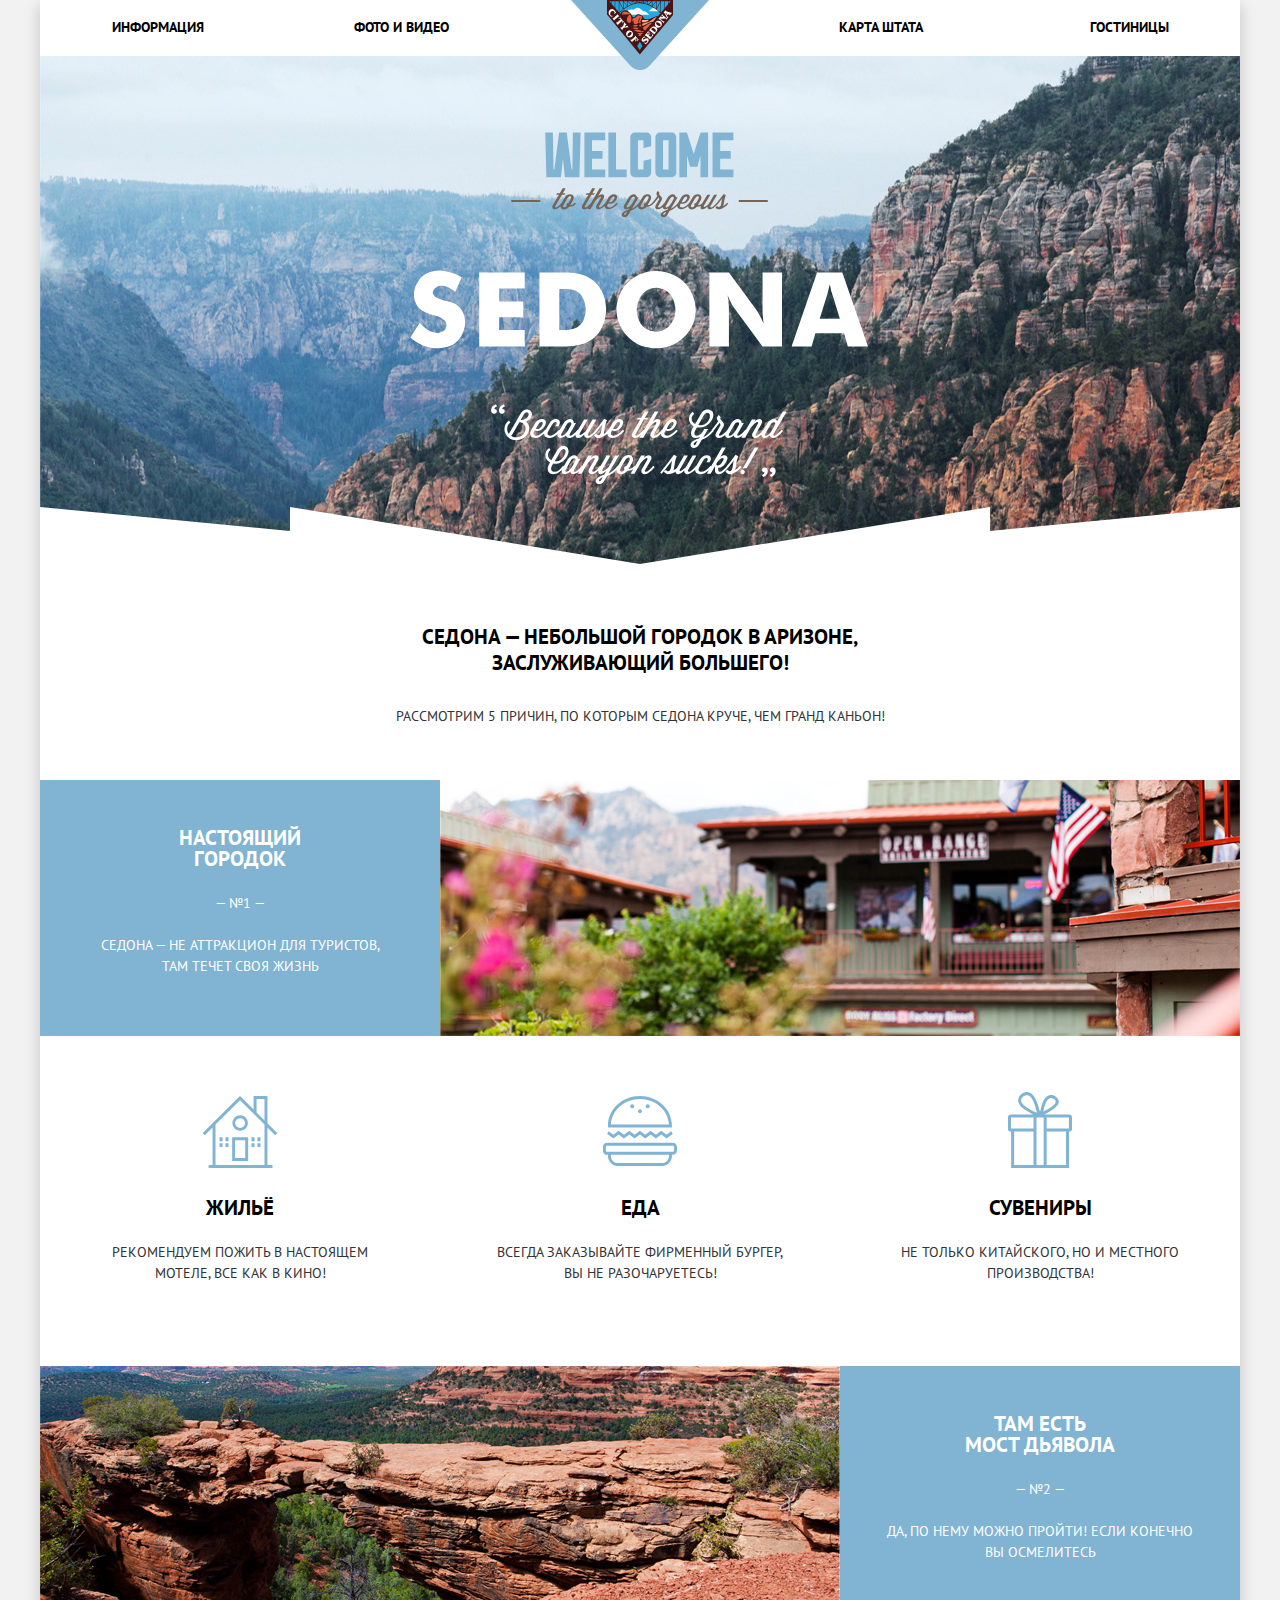
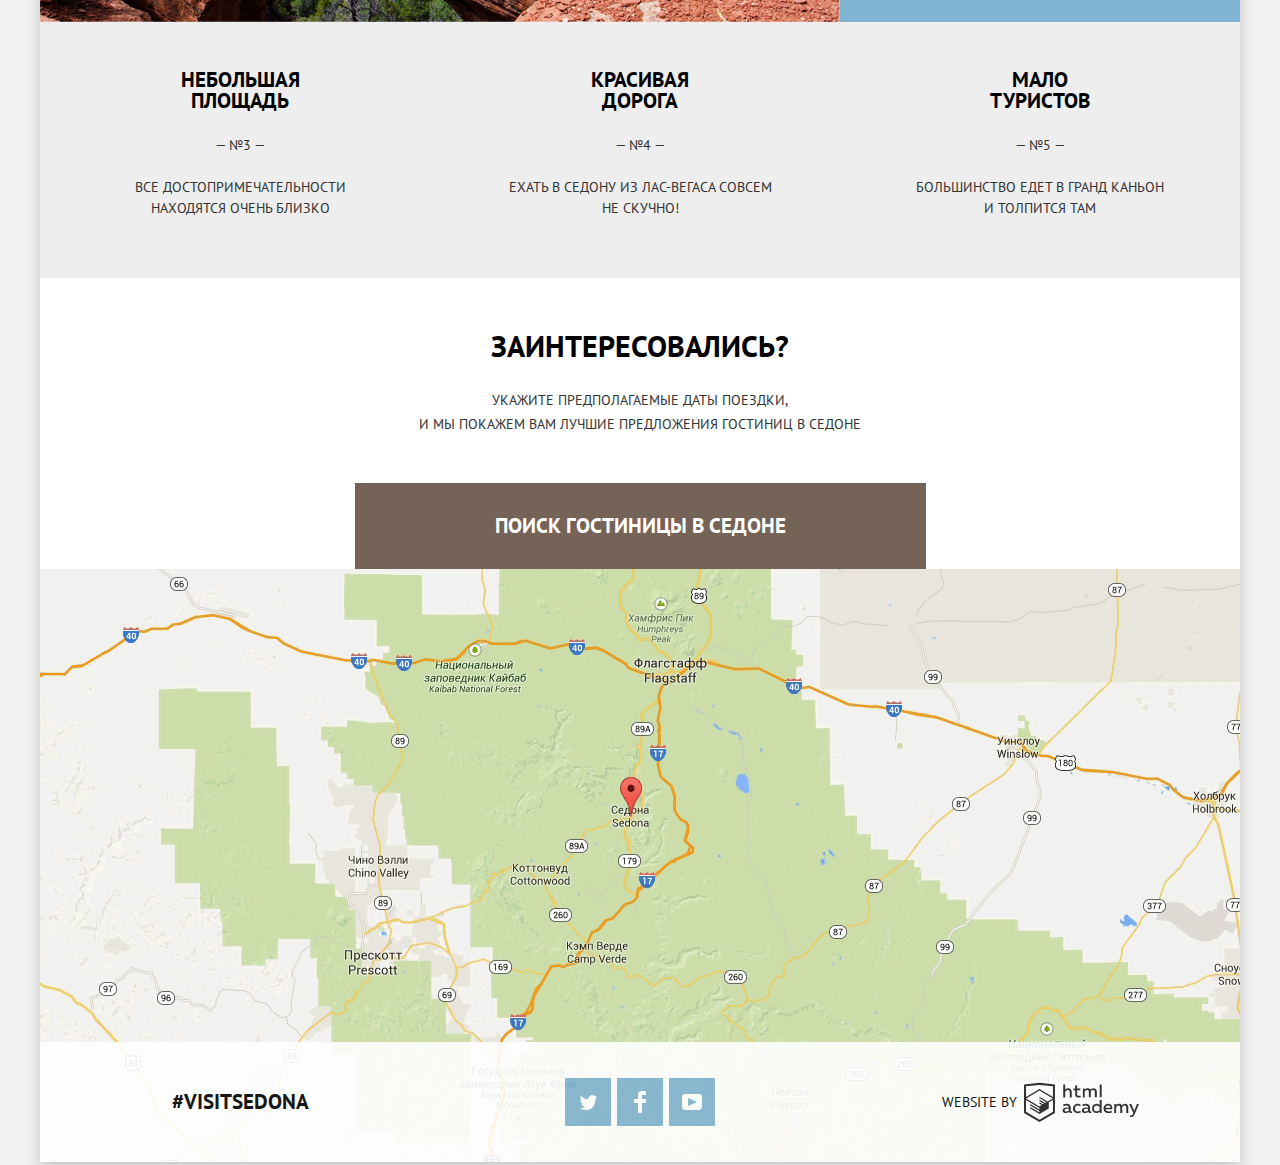
==== commit 0e9f20ad: "Защита 2" ====
--- a/index.html
+++ b/index.html
@@ -6,7 +6,7 @@
   <title>HTML Academy: Седона</title>
   <link href="https://fonts.googleapis.com/css?family=PT+Sans:400,700&amp;subset=cyrillic" rel="stylesheet">
   <link href="css/normalize.css" rel="stylesheet">
-  <link href="css/style.css" rel="stylesheet">
+  <link href="css/style.min.css" rel="stylesheet">
 </head>
 
 <body class="body">
@@ -37,21 +37,21 @@
           <li class="main-reasons-liblue">
             <div class="main-reasons-blue-textwrapper">
               <h3 class="main-reasons-olheading">Настоящий<br>городок</h3>
-              <p class="main-reasons-olheading-p">Седона — не аттракцион для туристов,<br>там течет своя жизнь</p>
+              <p class="main-reasons-olheading-p">Седона — не аттракцион для туристов, там течет своя жизнь</p>
             </div>
             <img src="img/indexphotosedona.jpg" width="800" height="256" alt="Фотография города Седона">
             <ul class="main-reasons-ul">
               <li class="main-reasons-ulli house-ulli">
                 <h3>Жильё</h3>
-                <p>Рекомендуем пожить в настоящем<br>мотеле, все как в кино!</p>
+                <p>Рекомендуем пожить в настоящем мотеле, все как в кино!</p>
               </li>
               <li class="main-reasons-ulli food-ulli">
                 <h3>Еда</h3>
-                <p>Всегда заказывайте фирменный бургер,<br>Вы не разочаруетесь!</p>
+                <p>Всегда заказывайте фирменный бургер, Вы не разочаруетесь!</p>
               </li>
               <li class="main-reasons-ulli souvenirs-ulli">
                 <h3>Сувениры</h3>
-                <p>Не только китайского, но и местного<br>производства!</p>
+                <p>Не только китайского, но и местного производства!</p>
               </li>
             </ul>
           </li>
@@ -59,7 +59,7 @@
             <img src="img/indexphotobridge.jpg" width="800" height="256" alt="Фотография моста дьявола">
             <div class="main-reasons-blue-textwrapper">
               <h3 class="main-reasons-olheading">Там есть<br>Мост дьявола</h3>
-              <p class="main-reasons-olheading-p">Да, по нему можно пройти! Если конечно<br>Вы осмелитесь</p>
+              <p class="main-reasons-olheading-p">Да, по нему можно пройти! Если конечно Вы осмелитесь</p>
             </div>
           </li>
           <li class="main-reasons-ligray">
@@ -79,34 +79,35 @@
       <section class="main-hotelsearch">
         <h2 class="visually-hidden">Подбор гостиниц на сайте</h2>
         <p class="main-hotelsearch-b"><b>Заинтересовались?</b></p>
-        <p class="main-hotelsearch-p">Укажите предполагаемые даты поездки,<br>и мы покажем вам лучшие предложения гостиниц в седоне
+        <p class="main-hotelsearch-p">Укажите предполагаемые даты поездки,<br>и мы покажем вам лучшие предложения
+          гостиниц в седоне
         </p>
-        <button class="main-button" type="button">Поиск гостиницы в Седоне</button>
+        <a class="main-button" href="openform.html">Поиск гостиницы в Седоне</a>
         <form class="main-hotelsearch-form" action="http://tosomewhere" method="post">
           <div class="main-hotelsearch-form-wrapper">
             <label for="datearrival">Дата заезда:</label>
-            <div class="main-hotelsearch-form-buttonwrapper"> 
+            <div class="main-hotelsearch-form-buttonwrapper">
               <input class="main-hotelsearch-form-dateinput" type="text" name="datearrival" id="datearrival" value=""
-                placeholder="24 апреля 2017">
-              <button class="main-hotelsearch-form-button-calendar" type="button">
+                placeholder="24 апреля 2017" maxlength="25">
+              <a class="main-hotelsearch-form-button-calendar" href="#">
                 <span class="visually-hidden">Календарь</span>
                 <svg xmlns="http://www.w3.org/2000/svg" width="21" height="22" viewBox="0 0 21 22">
                   <path d="M19.251 2.025h-2.845V.648c0-.381-.294-.689-.656-.689-.363 0-.656.308-.656.689v1.377h-3.938V.648c0-.381-.294-.689-.655-.689-.363 0-.657.308-.657.689v1.377H5.906V.648c0-.381-.294-.689-.656-.689-.363 0-.657.308-.657.689v1.377H1.75C.784 2.025 0 2.847 0 3.862v16.302C0 21.179.784 22 1.75 22h17.501c.966 0 1.749-.821 1.749-1.836V3.862c0-1.015-.783-1.837-1.749-1.837zm.437 18.139a.448.448 0 0 1-.437.459H1.75a.45.45 0 0 1-.438-.459V3.862a.45.45 0 0 1 .438-.459h2.844v1.378c0 .381.294.689.657.689.362 0 .656-.308.656-.689V3.403h3.938v1.378c0 .381.294.689.657.689.361 0 .655-.308.655-.689V3.403h3.938v1.378c0 .381.293.689.656.689.362 0 .656-.308.656-.689V3.403h2.845c.241 0 .437.206.437.459v16.302z" />
                   <path d="M4.594 8.225h2.625v2.066H4.594zM4.594 11.668h2.625v2.067H4.594zM4.594 15.112h2.625v2.066H4.594zM9.188 15.112h2.625v2.066H9.188zM9.188 11.668h2.625v2.067H9.188zM9.188 8.225h2.625v2.066H9.188zM13.781 15.112h2.625v2.066h-2.625zM13.781 11.668h2.625v2.067h-2.625zM13.781 8.225h2.625v2.066h-2.625z" /></svg>
-              </button>
+              </a>
             </div>
           </div>
           <div class="main-hotelsearch-form-wrapper">
             <label for="datedeparture">Дата выезда:</label>
             <div class="main-hotelsearch-form-buttonwrapper">
               <input class="main-hotelsearch-form-dateinput" type="text" name="datedeparture" id="datedeparture" value=""
-                placeholder="4 июля 2017">
-              <button class="main-hotelsearch-form-button-calendar" type="button">
+                placeholder="4 июля 2017" maxlength="25">
+              <a class="main-hotelsearch-form-button-calendar" href="#">
                 <span class="visually-hidden">Календарь</span>
                 <svg xmlns="http://www.w3.org/2000/svg" width="21" height="22" viewBox="0 0 21 22">
                   <path d="M19.251 2.025h-2.845V.648c0-.381-.294-.689-.656-.689-.363 0-.656.308-.656.689v1.377h-3.938V.648c0-.381-.294-.689-.655-.689-.363 0-.657.308-.657.689v1.377H5.906V.648c0-.381-.294-.689-.656-.689-.363 0-.657.308-.657.689v1.377H1.75C.784 2.025 0 2.847 0 3.862v16.302C0 21.179.784 22 1.75 22h17.501c.966 0 1.749-.821 1.749-1.836V3.862c0-1.015-.783-1.837-1.749-1.837zm.437 18.139a.448.448 0 0 1-.437.459H1.75a.45.45 0 0 1-.438-.459V3.862a.45.45 0 0 1 .438-.459h2.844v1.378c0 .381.294.689.657.689.362 0 .656-.308.656-.689V3.403h3.938v1.378c0 .381.294.689.657.689.361 0 .655-.308.655-.689V3.403h3.938v1.378c0 .381.293.689.656.689.362 0 .656-.308.656-.689V3.403h2.845c.241 0 .437.206.437.459v16.302z" />
                   <path d="M4.594 8.225h2.625v2.066H4.594zM4.594 11.668h2.625v2.067H4.594zM4.594 15.112h2.625v2.066H4.594zM9.188 15.112h2.625v2.066H9.188zM9.188 11.668h2.625v2.067H9.188zM9.188 8.225h2.625v2.066H9.188zM13.781 15.112h2.625v2.066h-2.625zM13.781 11.668h2.625v2.067h-2.625zM13.781 8.225h2.625v2.066h-2.625z" /></svg>
-              </button>
+              </a>
             </div>
           </div>
           <div class="main-hotelsearch-form-quantitywrapper">
@@ -116,7 +117,7 @@
                 <span class="visually-hidden">Уменьшение на единицу</span>
               </button>
               <input class="main-hotelsearch-form-quantityinput" id="adultsnumber" type="text" name="adultsnumber"
-                value="" placeholder="2">
+                value="" placeholder="2" maxlength="2">
               <button class="button-plus" type="button">
                 <span class="visually-hidden">Увеличение на единицу</span>
               </button>
@@ -127,7 +128,7 @@
                 <span class="visually-hidden">Уменьшение на единицу</span>
               </button>
               <input class="main-hotelsearch-form-quantityinput" id="kidsnumber" type="text" name="kidsnumber" value=""
-                placeholder="0">
+                placeholder="0" maxlength="2">
               <button class="button-plus" type="button">
                 <span class="visually-hidden">Увеличение на единицу</span>
               </button>
@@ -137,7 +138,9 @@
         </form>
       </section>
       <div class="main-hotelsearch-mappic">
-        <img src="img/map.png" width="1200" height="593" alt="Гугл карта с гостиницами">
+        <iframe src="https://www.google.com/maps/embed?pb=!1m18!1m12!1m3!1d512527.1519110197!2d-111.95944271170141!3d34.923964168164055!2m3!1f0!2f0!3f0!3m2!1i1024!2i768!4f13.1!3m3!1m2!1s0x872da132f942b00d%3A0x5548c523fa6c8efd!2z0KHQtdC00L7QvdCwLCDQkNGA0LjQt9C-0L3QsCA4NjMzNiwg0KHQqNCQ!5e0!3m2!1sru!2sru!4v1547555228055"
+          width="1200" height="593" style="border:0" allowfullscreen></iframe>
+        <p><img src="img/map.png" width="1200" height="593" alt="Гугл карта с гостиницами"></p>
       </div>
     </main>
 
@@ -183,7 +186,7 @@
       </div>
     </footer>
   </div>
-
+  <script src="js/script.min.js"></script>
 </body>
 
 </html>--- a/css/style.min.css
+++ b/css/style.min.css
@@ -0,0 +1 @@
+body{margin:0;font-family:"PT Sans",Arial,sans-serif;color:#000;background-color:#f2f2f2;text-transform:uppercase}.wrapper{width:1200px;margin:0 auto;background-color:#fff;-webkit-box-shadow:0 5px 15px 0 rgba(0,1,1,.2);box-shadow:0 5px 15px 0 rgba(0,1,1,.2);position:relative}a{text-decoration:none}img{max-width:100%;height:auto}.visually-hidden:not(:focus):not(:active),input[type="checkbox"].visually-hidden,input[type="radio"].visually-hidden{position:absolute;width:1px;height:1px;margin:-1px;border:0;padding:0;white-space:nowrap;-webkit-clip-path:inset(100%);clip-path:inset(100%);clip:rect(0 0 0 0);overflow:hidden}.header-navigation-ul{list-style:none;display:-webkit-box;display:-ms-flexbox;display:flex;-ms-flex-wrap:wrap;flex-wrap:wrap;margin:0;padding:0;list-style:none;padding-top:14px;padding-bottom:16px}.header-navigation-ul a[href]{font-size:14px;line-height:26px;font-weight:700;color:#000}.header-navigation-ul a[href]:hover,.header-navigation-ul a[href]:focus{color:#81b3d2}.header-navigation-ul a[href]:active{color:rgba(0,0,0,.3)}.header-navigation-li{width:180px;text-align:center}.header-navigation-li:first-child{padding-left:28px}.header-navigation-li:nth-child(2){padding-left:63px}.header-navigation-li:nth-child(3){padding-right:68px;margin-left:auto}.header-navigation-li:nth-child(4){padding-right:21px}.header-navigation-currentpage{color:#766357;font-size:14px;line-height:26px;font-weight:700}.header-nav{position:relative}.header-indexpage-logo{width:138px;height:71px;position:absolute;left:50%;-webkit-transform:translateX(-50%);-ms-transform:translateX(-50%);transform:translateX(-50%);z-index:1}.main-sedonawelcome{background-color:#81b3d2;background-image:url(../img/backgroundphoto.jpg);background-position:center 21%;background-repeat:no-repeat;margin-bottom:60px;text-align:center;position:relative}.main-sedonawelcome::after{content:"";width:1200px;height:58px;position:absolute;background-image:url(../img/intro-mask.svg);left:0;bottom:-1px}.main-sedonawelcome-svg{width:459px;height:353px;margin:0;padding-left:370px;padding-right:371px;padding-top:76px;padding-bottom:79px;display:block}.main-reasons p{font-size:21px;line-height:26px;font-weight:700;text-align:center;margin:0;margin-bottom:27px;padding:0 380px}.main-reasons h2{font-size:14px;line-height:26px;font-weight:400;text-align:center;color:#333;margin:0;margin-bottom:51px}.main-reasons-ol{margin:0;padding:0;list-style:none;display:-webkit-box;display:-ms-flexbox;display:flex;-ms-flex-wrap:wrap;flex-wrap:wrap;margin-bottom:50px;counter-reset:olcounter}.main-reasons-ol h3{font-size:21px;line-height:21px;font-weight:700;text-align:center;margin:0;padding-top:47px;padding-bottom:66px}.main-reasons-olheading-p::before{counter-increment:olcounter;content:"— №"counter(olcounter)" —";position:absolute;left:50%;top:-42px;-webkit-transform:translateX(-50%);-ms-transform:translateX(-50%);transform:translateX(-50%);font-size:14px;line-height:21px;font-weight:400}.main-reasons-olheading-p{position:relative}.main-reasons-ol p{font-size:14px;line-height:21px;font-weight:400;text-align:center;margin:0;padding:0 47px}.main-reasons-liblue{display:-webkit-box;display:-ms-flexbox;display:flex;-ms-flex-wrap:wrap;flex-wrap:wrap;color:#fff;background-color:#81b3d2}.main-reasons-blue-textwrapper{width:400px}.main-reasons-ligray{background-color:#eee;width:400px;padding-bottom:59px}.main-reasons-ligray p{color:#333}.main-reasons-ul{list-style:none;color:#000;background-color:#fff;margin:0;padding:0;list-style:none;display:-webkit-box;display:-ms-flexbox;display:flex;-ms-flex-wrap:wrap;flex-wrap:wrap;padding-bottom:82px}.main-reasons-ulli h3{padding-top:161px;padding-bottom:24px;margin:0;position:relative}.house-ulli h3::before{content:"";position:absolute;width:75px;height:72px;background-image:url(../img/icon-1.svg);left:50%;-webkit-transform:translateX(-50%);-ms-transform:translateX(-50%);transform:translateX(-50%);top:60px}.food-ulli h3::before{content:"";position:absolute;width:74px;height:70px;background-image:url(../img/icon-3.svg);left:50%;-webkit-transform:translateX(-50%);-ms-transform:translateX(-50%);transform:translateX(-50%);top:60px}.souvenirs-ulli h3::before{content:"";position:absolute;width:64px;height:76px;background-image:url(../img/icon-2.svg);left:50%;-webkit-transform:translateX(-50%);-ms-transform:translateX(-50%);transform:translateX(-50%);top:56px}.main-reasons-ulli p{color:#333;margin:0}.main-reasons-ulli{width:400px}.main-hotelsearch{position:relative;text-align:center}.main-hotelsearch-b{font-size:30px;line-height:36px;font-weight:700;text-align:center;margin:0;margin-bottom:24px}.main-hotelsearch-p{font-size:14px;line-height:24px;font-weight:400;text-align:center;color:#333;margin:0;margin-bottom:47px}.main-button{display:inline-block;vertical-align:middle;font-size:21px;line-height:26px;font-weight:700;color:#fff;background-color:#766357;border:none;padding:30px 140px;text-transform:uppercase}.main-button:hover,.main-button:focus{background-color:#604e43}.main-button:active{color:rgba(255,255,255,.302);background-color:#503e33}.main-hotelsearch-form{width:458px;left:50%;-webkit-transform:translateX(-50%);-ms-transform:translateX(-50%);transform:translateX(-50%);position:absolute;z-index:3;background-color:#fff;padding:55px 55px;-webkit-box-shadow:0 7px 15px 0 rgba(0,1,1,.15);box-shadow:0 7px 15px 0 rgba(0,1,1,.15)}.show-modalwindow{display:block;-webkit-animation:openinganimation 0.6s;animation:openinganimation 0.6s}.close-modalwindow{display:none}@-webkit-keyframes openinganimation{0%{-webkit-transform:translate(-50%,-50%) scaleY(0);transform:translate(-50%,-50%) scaleY(0)}100%{-webkit-transform:translate(-50%,0) scaleY(1);transform:translate(-50%,0) scaleY(1)}}@keyframes openinganimation{0%{-webkit-transform:translate(-50%,-50%) scaleY(0);transform:translate(-50%,-50%) scaleY(0)}100%{-webkit-transform:translate(-50%,0) scaleY(1);transform:translate(-50%,0) scaleY(1)}}.main-hotelsearch-form button{border:none}.main-hotelsearch-form-wrapper{font-size:14px;line-height:26px;font-weight:700;margin:0;display:-webkit-box;display:-ms-flexbox;display:flex;-ms-flex-wrap:wrap;flex-wrap:wrap;-webkit-box-pack:justify;-ms-flex-pack:justify;justify-content:space-between;-webkit-box-align:center;-ms-flex-align:center;align-items:center;padding-bottom:29px}.main-hotelsearch-form-wrapper:nth-child(2){padding-bottom:30px}.main-hotelsearch-form-dateinput{width:346px;background-color:#f2f2f2;border:none;font:inherit;text-transform:uppercase;padding-left:13px;height:38px;-webkit-box-sizing:border-box;box-sizing:border-box}.main-hotelsearch-form-buttonwrapper{position:relative}.main-hotelsearch-form-button-calendar{position:absolute;top:8px;right:9px;background-color:#f2f2f2;opacity:.3}.main-hotelsearch-form-button-calendar:hover{opacity:1}.main-hotelsearch-form-button-calendar:focus,.main-hotelsearch-form-button-calendar:active svg{fill:#81b3d2}.main-hotelsearch-form-quantitywrapper{font-size:14px;line-height:26px;font-weight:700;margin:0;display:-webkit-box;display:-ms-flexbox;display:flex;-ms-flex-wrap:wrap;flex-wrap:wrap;-webkit-box-pack:justify;-ms-flex-pack:justify;justify-content:space-between;padding-bottom:54px;-webkit-box-align:center;-ms-flex-align:center;align-items:center}.main-hotelsearch-form-innerquantitywrapper{display:-webkit-box;display:-ms-flexbox;display:flex;-ms-flex-wrap:wrap;flex-wrap:wrap;-webkit-box-pack:justify;-ms-flex-pack:justify;justify-content:space-between;-webkit-box-align:center;-ms-flex-align:center;align-items:center;width:226px;position:relative}.main-hotelsearch-form-innerquantitywrapper:nth-child(2){width:179px}.main-hotelsearch-form-quantityinput{width:38px;background-color:#f2f2f2;border:none;font:inherit;text-transform:uppercase;text-align:center;height:38px;-webkit-box-sizing:border-box;box-sizing:border-box}.button-minus{width:38px;height:38px;background-color:#f2f2f2;right:76px;padding:0;margin-left:auto}.button-minus::before{content:"";position:absolute;width:11px;height:3px;background-color:#a9a9a9;right:90px;top:18px}.button-plus{width:38px;height:38px;background-color:#f2f2f2;right:0;padding:0}.button-plus::before{content:"";position:absolute;width:11px;height:3px;background-color:#a9a9a9;right:14px;top:18px}.button-plus::after{content:"";position:absolute;width:3px;height:11px;background-color:#a9a9a9;right:18px;top:14px}.button-plus:hover::before,.button-minus:hover::before,.button-plus:hover::after{background-color:#000}.button-plus:active::before,.button-minus:active::before,.button-plus:active::after,.button-plus:focus::before,.button-minus:focus::before,.button-plus:focus::after{background-color:#81b3d2}.button-minus:hover,.button-plus:hover{background-color:#ebebeb}.main-hotelsearch-form-dateinput:hover,.main-hotelsearch-form-quantityinput:hover{background-color:#ebebeb}.main-hotelsearch-form-quantityinput:focus{background-color:#fff;border:2px solid #e5e5e5}.main-hotelsearch-form-dateinput:focus{background-color:#fff;border:2px solid #e5e5e5;padding-left:11px}.main-hotelsearch-form input::-webkit-input-placeholder{color:#000}.main-hotelsearch-form input::-moz-placeholder{color:#000;opacity:1}.main-hotelsearch-form input:-ms-input-placeholder{color:#000;opacity:1}.main-hotelsearch-form input:-moz-placeholder{color:#000}.main-submitbutton{display:inline-block;vertical-align:middle;font-size:21px;line-height:26px;font-weight:700;text-align:center;color:#fff;background-color:#81b3d2;border:none;text-transform:uppercase;width:458px;padding:16px 0}.main-submitbutton:hover,.main-submitbutton:focus{background-color:#669ec0}.main-submitbutton:active{color:rgba(255,255,255,.302);background-color:#5496bd}.main-hotelsearch-mappic{position:relative;height:593px}.main-hotelsearch-mappic p{height:593px;margin:0;display:block;position:absolute;z-index:0;top:0}.main-hotelsearch-mappic iframe{border:none;position:relative;z-index:1}.main-filterform fieldset{border:none}.main-filterform{font-size:16px;line-height:21px;font-weight:700;color:#fff;background-color:#81b3d2;background-image:url(../img/filterbackground.png);background-repeat:no-repeat;background-position:center 16%;display:-webkit-box;display:-ms-flexbox;display:flex;-ms-flex-wrap:wrap;flex-wrap:wrap;padding-left:72px;padding-top:27px;padding-right:72px;padding-bottom:8px}.main-filterform legend{padding-bottom:25px}.main-filterform label{font-size:14px;line-height:21px;font-weight:400}.main-filterform-fieldset{width:254px;padding:0;margin:0}.main-filterform ul{list-style:none;margin:0;padding:0}.main-filterform li{padding-bottom:24px}.main-filterform-input + label{position:relative;padding-left:40px}.main-filterform-ul label{padding-left:43px}.main-filterform-input + label::before{content:"";position:absolute;width:23px;height:23px;left:1px;top:50%;-webkit-transform:translateY(-50%);-ms-transform:translateY(-50%);transform:translateY(-50%);background-image:url(../img/checkbox-off.svg)}.main-filterform-input:checked + label::before{width:27px;background-image:url(../img/checkbox-on.svg)}.main-filterform-input:disabled + label::before{color:#6a6a6a}.main-filterform-input:disabled + label::before{background-image:url(../img/checkbox-disabled-off.svg)}.main-filterform-input:checked:disabled + label::before{background-image:url(../img/checkbox-disabled-on.svg)}.main-filterform-input:focus + label::before{outline:thin dotted;outline:5px auto -webkit-focus-ring-color}.main-filterform-price{margin-left:auto}.main-filterform-price p{margin:0;padding:0;margin-bottom:10px;padding-left:2px}.main-filterform-pricecontrols{display:-webkit-box;display:-ms-flexbox;display:flex;-ms-flex-wrap:wrap;flex-wrap:wrap;width:314px;border:2px solid #fff;border-radius:2px;padding-top:5px;padding-bottom:5px;position:relative;margin-bottom:20px}.main-filterform-pricecontrolswrap{width:80px;text-align:center}.main-filterform-pricecontrolswrap:first-child{margin-left:61px}.main-filterform-pricecontrolswrap:last-child{margin-left:67px}.main-filterform-pricecontrolswrap label{margin-left:0}.main-filterform-pricecontrolswrap input{width:50px;margin:0;color:inherit;background:none;border:none;font-size:14px;line-height:21px;font-weight:400;padding-left:1px}.main-filterform-pricecontrols::after{content:"";position:absolute;width:2px;height:22px;background:#fff;top:50%;left:50%;-webkit-transform:translate(-50%,-50%);-ms-transform:translate(-50%,-50%);transform:translate(-50%,-50%)}.main-filterform-rangecontrols{position:relative;margin-bottom:32px}.main-filterform-rangecontrols-scale{height:2px;background:rgba(255,255,255,.3)}.main-filterform-rangecontrols-bar{width:83%;height:2px;background:#fff}.main-filterform-rangetoggle{width:4px;height:4px;background:#ababab;border:8px solid #fff;border-radius:50%;-webkit-box-shadow:0 2px 1px 0 rgba(0,1,1,.2);box-shadow:0 2px 1px 0 rgba(0,1,1,.2);cursor:pointer;position:absolute;top:-9px}.rangetoggle-min:hover{border:9px solid #fff;left:-1px;top:-10px}.rangetoggle-max:hover{border:9px solid #fff;right:44px;;top:-10px}.rangetoggle-min{left:0}.rangetoggle-max{right:45px;}.main-filterform-button{display:block;margin-left:83px;padding:6px 36px;font-size:14px;line-height:21px;color:#fff;background:transparent;border:2px solid #fff;border-radius:2px;cursor:pointer;text-transform:uppercase}.main-filterform-button:hover,.main-filterform-button:focus{color:#000;background-color:#fff}.main-hotels-flexwrapper{display:-webkit-box;display:-ms-flexbox;display:flex;-webkit-box-align:baseline;-ms-flex-align:baseline;align-items:baseline;padding-left:72px;padding-top:25px;padding-right:73px;padding-bottom:19px;border-bottom:1px solid rgba(0,0,0,.3);}.main-hotels-p1{font-size:21px;line-height:26px;font-weight:700;width:135px;margin:0}.main-hotels-p2{font-size:12px;line-height:18px;font-weight:400;padding-left:29px;padding-right:40px}.main-hotels-ul{list-style:none;display:-webkit-box;display:-ms-flexbox;display:flex;margin:0;padding:0;list-style:none;width:240px;-webkit-box-pack:justify;-ms-flex-pack:justify;justify-content:space-between}.main-hotels-li-selected{font-size:12px;line-height:18px;font-weight:400;color:#81b3d2;text-align:center}.main-hotels-li{font-size:12px;line-height:18px;font-weight:400;color:rgba(0,0,0,.302);text-align:center;-webkit-text-decoration-line:underline;text-decoration-line:underline;-webkit-text-decoration-style:dotted;text-decoration-style:dotted;-webkit-text-decoration-color:#81b3d2;text-decoration-color:#81b3d2}.main-hotels-li:hover,.main-hotels-li:focus{color:#81b3d2}.main-hotels-li:active{color:#000;text-decoration:none}.main-hotels-ulbuttons{width:34px;list-style:none;margin:0;padding:0;margin-left:auto;display:-webkit-box;display:-ms-flexbox;display:flex;-ms-flex-wrap:wrap;flex-wrap:wrap;-webkit-box-pack:justify;-ms-flex-pack:justify;justify-content:space-between}.main-hotels-ulbuttons path{fill:#81b3d2}.main-hotels-ulbuttons a[href] path{fill:#cacaca}.main-hotels-ulbuttons a[href]:hover path,.main-hotels-ulbuttons a[href]:focus path{fill:#000}.main-hotels-ulbuttons a[href]:active path{fill:#81b3d2}.main-hotelscatalog-ul{list-style:none;margin:0;padding:0}.main-hotelscatalog-li{display:-webkit-box;display:-ms-flexbox;display:flex;-ms-flex-wrap:wrap;flex-wrap:wrap;padding-left:72px;padding-right:72px;padding-bottom:29px;padding-top:24px;border-bottom:1px solid rgba(0,0,0,.3)}.main-hotelscatalog-lianchor:hover,.main-hotelscatalog-lianchor:focus{color:#81b3d2}.main-hotelscatalog-lianchor:active{color:rgba(0,0,0,.3)}.main-hotelscatalog-lipic{padding-top:7px;padding-right:30px}.main-hotelscatalog-lipic img{display:block}.main-hotelscatalog-li-flexwrapper{margin:0;padding:0;width:258px}.main-hotelscatalog-lianchor{color:#000}.main-hotelscatalog-li-flexwrapper h3{font-size:21px;line-height:26px;font-weight:700;margin:0;padding-bottom:8px}.main-hotelscatalog-li-innerflex{display:-webkit-box;display:-ms-flexbox;display:flex;-ms-flex-wrap:wrap;flex-wrap:wrap;-webkit-box-pack:justify;-ms-flex-pack:justify;justify-content:space-between}.main-hoteldescription p{font-size:14px;line-height:21px;font-weight:400;margin:0;margin-bottom:15px;color:#333;max-width:145px}.main-hoteldescription-button{display:inline-block;vertical-align:middle;font-size:14px;line-height:21px;font-weight:700;color:#fff;background-color:#81b3d2;padding:3px 16px}.main-hoteldescription-button:hover,.main-hoteldescription-button:focus{background-color:#669ec0}.main-hoteldescription-button:active{color:rgba(255,255,255,.3);background-color:#5496bd}.main-hotelreserve-button{display:inline-block;vertical-align:middle;font-size:14px;line-height:21px;font-weight:700;color:#fff;background-color:#766357;padding:3px 17px}.main-hotelreserve-button:hover,.main-hotelreserve-button:focus{background-color:#604e43}.main-hotelreserve-button:active{color:rgba(255,255,255,.3);background-color:#503e33}.main-hotelscatalog-lirate-wrapper{display:-webkit-box;display:-ms-flexbox;display:flex;-ms-flex-wrap:wrap;flex-wrap:wrap;-webkit-box-orient:vertical;-webkit-box-direction:normal;-ms-flex-direction:column;flex-direction:column;-webkit-box-pack:justify;-ms-flex-pack:justify;justify-content:space-between;-webkit-box-align:end;-ms-flex-align:end;align-items:flex-end;margin-left:auto}.main-hotelscatalog-lirate-starswrapper{margin:0;padding-top:5px}.main-hotelscatalog-lirate-starswrapper img{padding-left:1px}.main-hotelscatalog-lirate{margin:0;color:#666;background-color:#f2f2f2;font-size:14px;line-height:21px;padding:4px 13px}.footer{font-size:21px;line-height:26px;font-weight:700;display:-webkit-box;display:-ms-flexbox;display:flex;-ms-flex-wrap:wrap;flex-wrap:wrap;padding:36px 0;-webkit-box-align:center;-ms-flex-align:center;align-items:center;-webkit-box-pack:justify;-ms-flex-pack:justify;justify-content:space-between}.footer-indexpage{width:1200px;opacity:.9;position:absolute;z-index:2;bottom:0;background-color:#fff}.footer-p{width:400px;margin:0;text-align:center}.footer-social-ul{width:150px;list-style:none;display:-webkit-box;display:-ms-flexbox;display:flex;-ms-flex-wrap:wrap;flex-wrap:wrap;-webkit-box-pack:justify;-ms-flex-pack:justify;justify-content:space-between;margin:0 auto;padding:0}.footer-social-libutton{width:46px;height:48px;background-color:#81b3d2;display:-webkit-box;display:-ms-flexbox;display:flex;-webkit-box-align:center;-ms-flex-align:center;align-items:center;-webkit-box-pack:center;-ms-flex-pack:center;justify-content:center}.footer-social-libutton svg{padding-top:6px}.footer-social-libutton:hover,.footer-social-libutton:focus{background-color:#669ec0}.footer-social-libutton:active{background-color:#5496bd}.footer-social-libutton:active path{opacity:.3}.footer-copyright-wrapper{width:400px}.footer-copyright{font-size:14px;line-height:26px;font-weight:400;margin:0;padding:0;padding-left:102px;position:relative}.footer-copyright-logo{position:absolute;width:115px;height:41px;top:50%;margin-top:-20px;right:101px}.footer-copyright-logo:hover path,.footer-copyright-logo:focus path{fill:#81b3d2}.footer-copyright-logo:active path{fill:#bdbbbc}